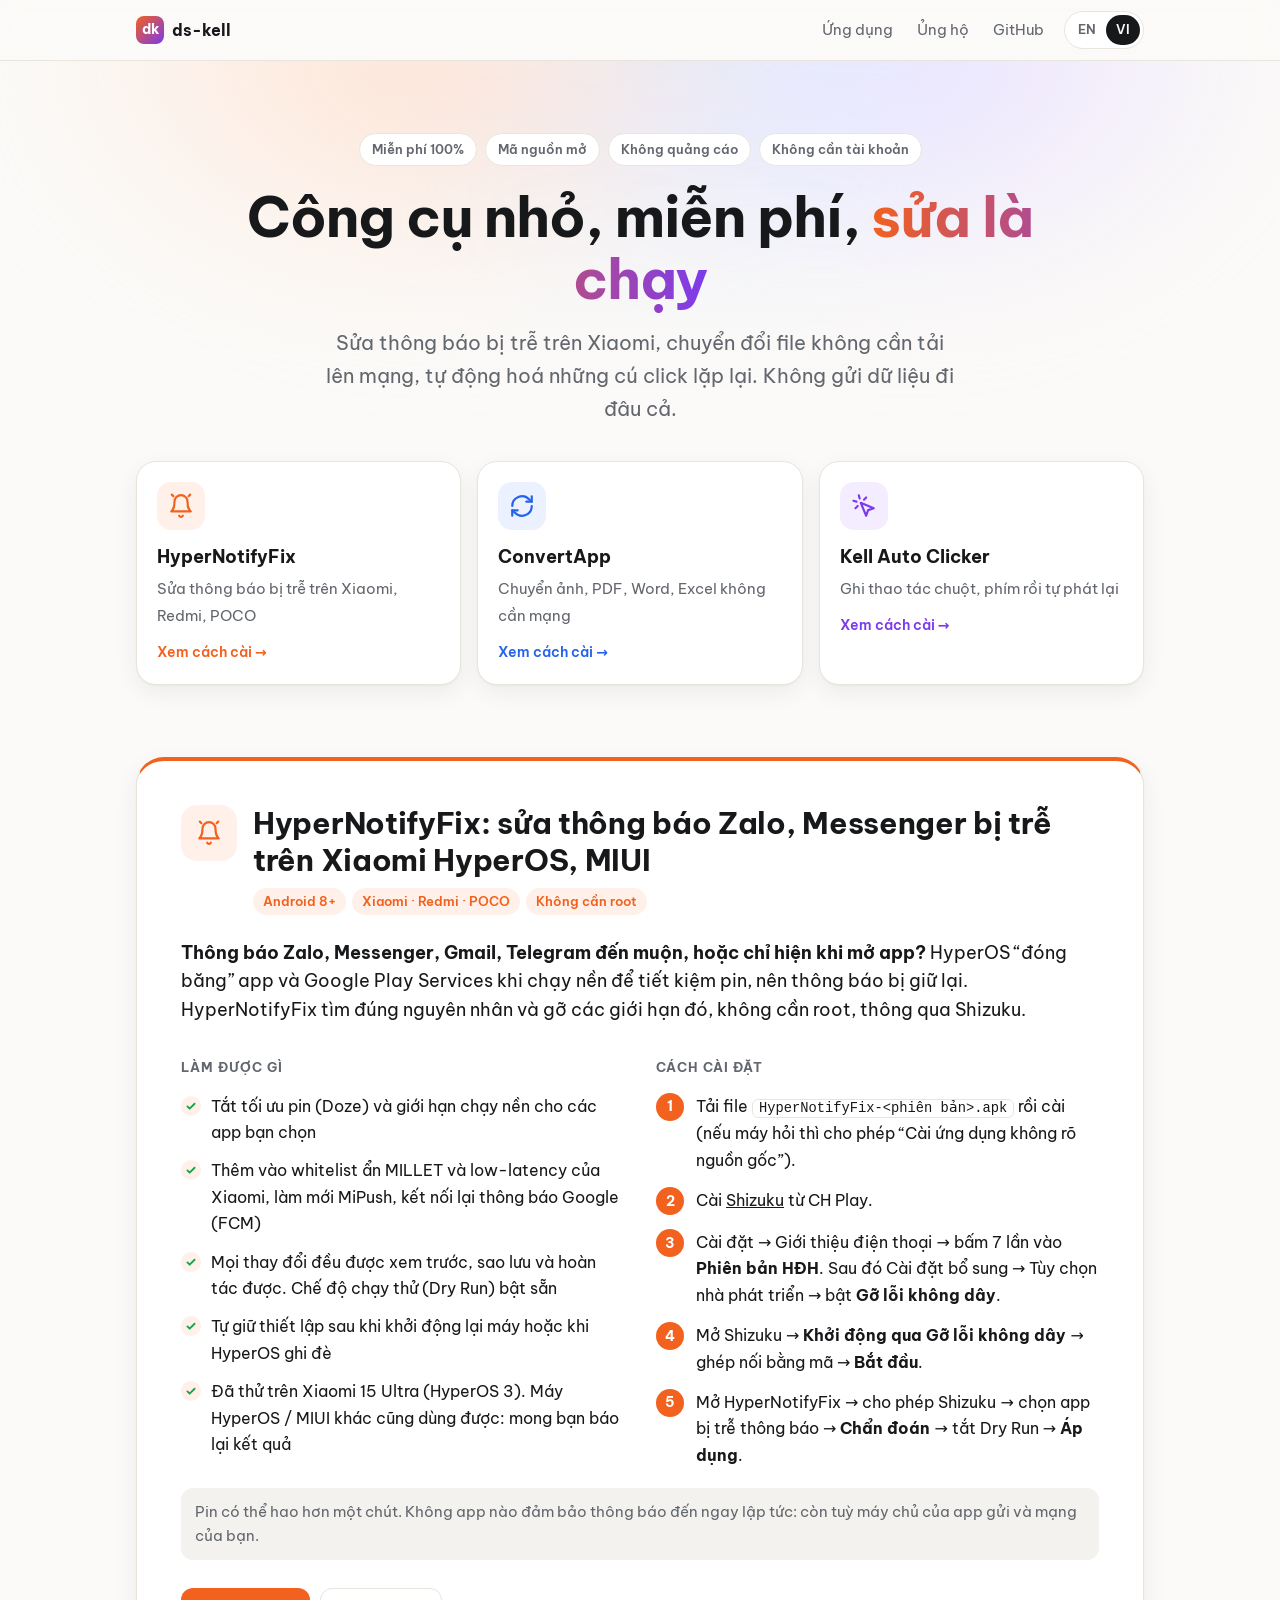
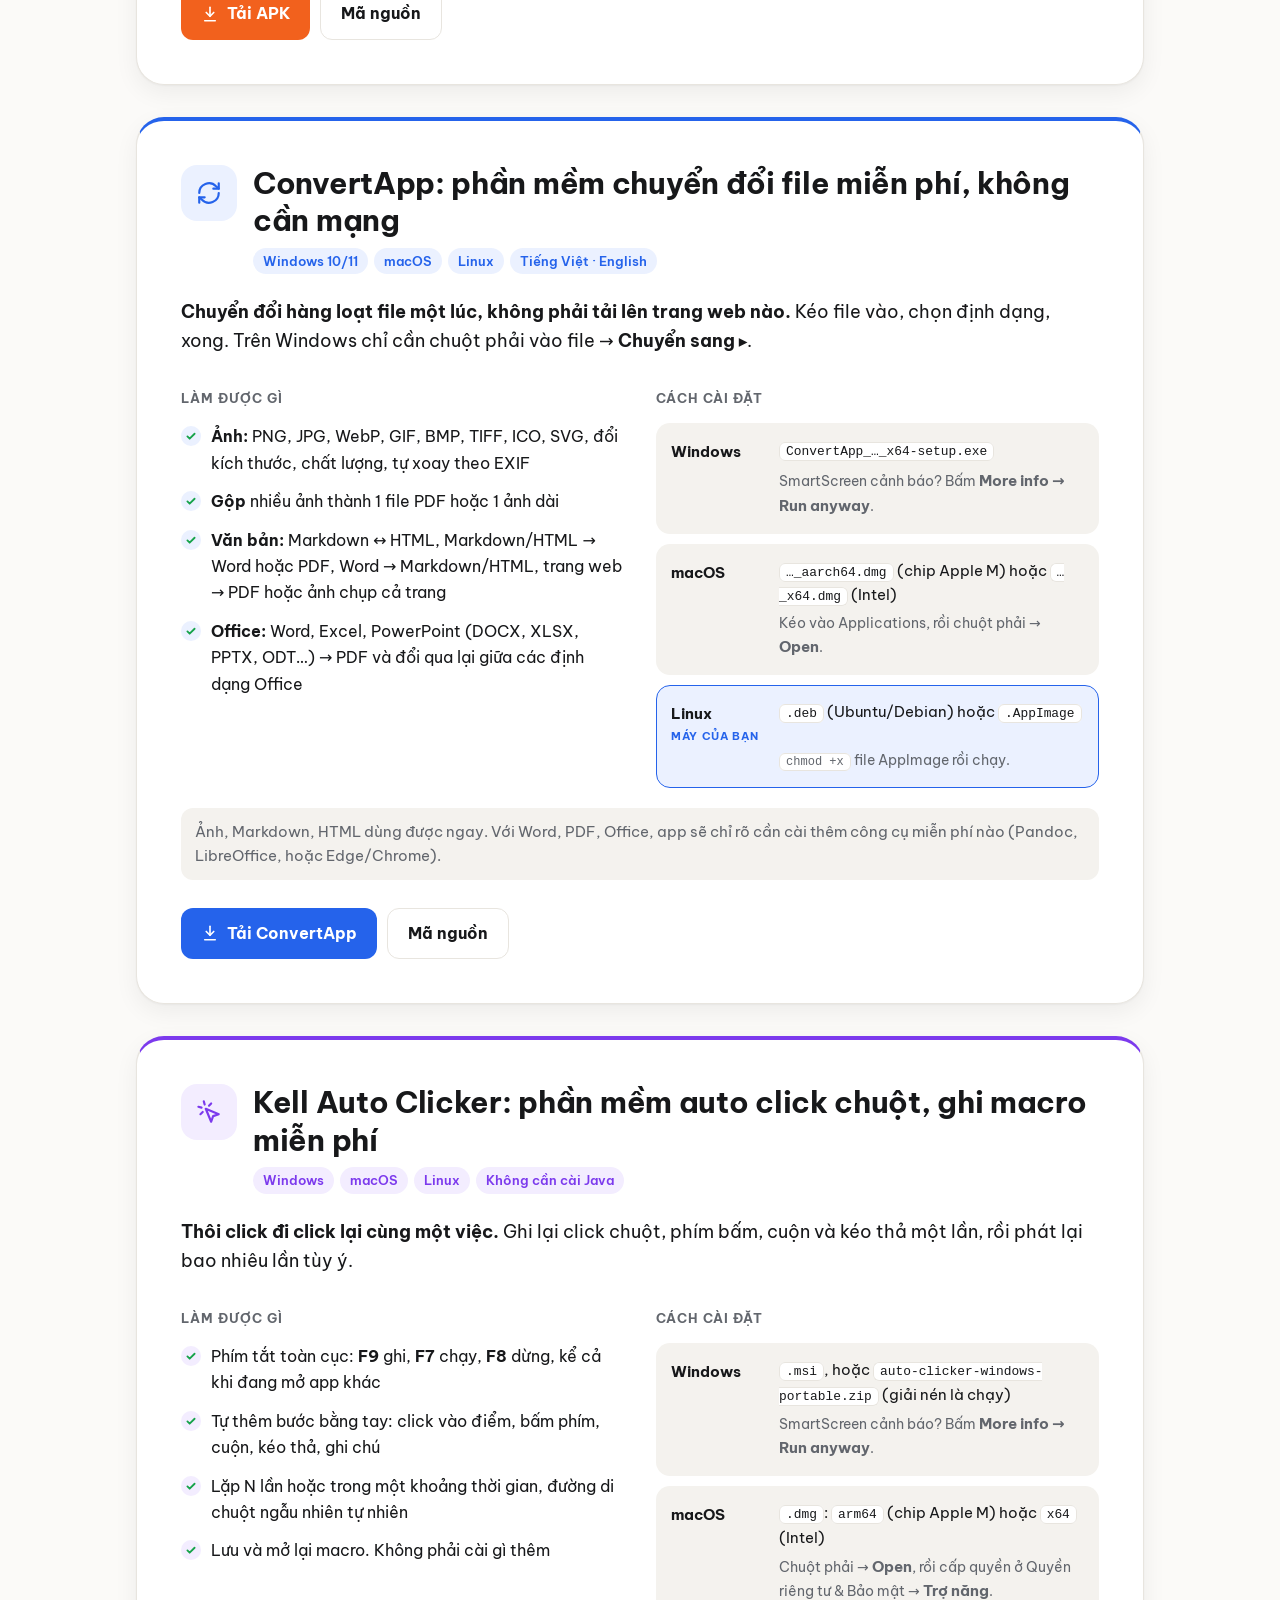
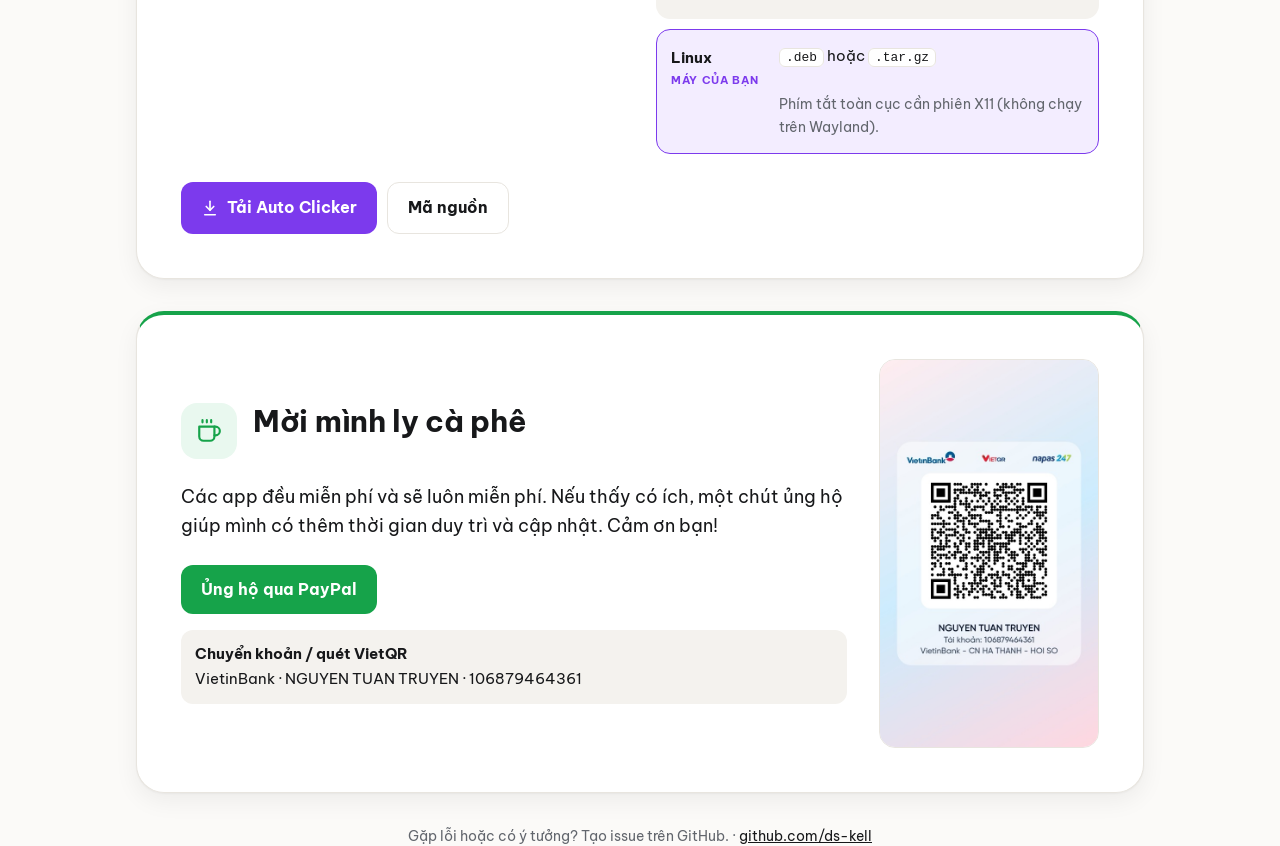
==== vi/index.html @ 30c3adf8 "Add bilingual landing page Co-Authored-By: Claude Opus 5.5 <noreply@anthropic.com>" ====
<!doctype html>
<html lang="vi">
<head>
<meta charset="utf-8">
<meta name="viewport" content="width=device-width, initial-scale=1">
<title>Sửa thông báo bị trễ trên Xiaomi, phần mềm chuyển đổi file &amp; auto click miễn phí</title>
<meta name="description" content="App miễn phí, mã nguồn mở: HyperNotifyFix sửa thông báo Zalo, Messenger bị trễ trên Xiaomi HyperOS/MIUI không cần root; ConvertApp chuyển ảnh, Word, PDF, Excel không cần mạng; Kell Auto Clicker tự động click chuột.">
<link rel="canonical" href="https://ds-kell.github.io/vi/">
<link rel="alternate" hreflang="en" href="https://ds-kell.github.io/">
<link rel="alternate" hreflang="vi" href="https://ds-kell.github.io/vi/">
<link rel="alternate" hreflang="x-default" href="https://ds-kell.github.io/">
<meta property="og:type" content="website">
<meta property="og:locale" content="vi_VN">
<meta property="og:title" content="Sửa thông báo trễ Xiaomi, chuyển đổi file, auto click – miễn phí">
<meta property="og:description" content="Không root, không quảng cáo, không cần tài khoản. Tải cho Android, Windows, macOS, Linux.">
<meta property="og:url" content="https://ds-kell.github.io/vi/">
<meta name="theme-color" content="#fbfaf8">
<link rel="icon" href="data:image/svg+xml,%3Csvg xmlns='http://www.w3.org/2000/svg' viewBox='0 0 100 100'%3E%3Ctext y='.9em' font-size='90'%3E%E2%9C%A8%3C/text%3E%3C/svg%3E">
<link rel="preconnect" href="https://fonts.googleapis.com">
<link rel="preconnect" href="https://fonts.gstatic.com" crossorigin>
<link rel="stylesheet" href="https://fonts.googleapis.com/css2?family=Be+Vietnam+Pro:wght@400;500;600;700;800&display=swap">
<link rel="stylesheet" href="../style.css">
<script type="application/ld+json">
[
 {
  "@context": "https://schema.org",
  "@type": "SoftwareApplication",
  "name": "HyperNotifyFix",
  "inLanguage": "vi",
  "description": "Sửa thông báo bị trễ trên Xiaomi, Redmi, POCO",
  "operatingSystem": "Android 8+",
  "applicationCategory": "UtilitiesApplication",
  "downloadUrl": "https://github.com/ds-kell/fix-noti-xiaomi/releases/latest",
  "offers": {
   "@type": "Offer",
   "price": "0",
   "priceCurrency": "VND"
  }
 },
 {
  "@context": "https://schema.org",
  "@type": "SoftwareApplication",
  "name": "ConvertApp",
  "inLanguage": "vi",
  "description": "Chuyển ảnh, PDF, Word, Excel không cần mạng",
  "operatingSystem": "Windows, macOS, Linux",
  "applicationCategory": "UtilitiesApplication",
  "downloadUrl": "https://github.com/ds-kell/convert-multi-file/releases/latest",
  "offers": {
   "@type": "Offer",
   "price": "0",
   "priceCurrency": "VND"
  }
 },
 {
  "@context": "https://schema.org",
  "@type": "SoftwareApplication",
  "name": "Kell Auto Clicker",
  "inLanguage": "vi",
  "description": "Ghi thao tác chuột, phím rồi tự phát lại",
  "operatingSystem": "Windows, macOS, Linux",
  "applicationCategory": "UtilitiesApplication",
  "downloadUrl": "https://github.com/ds-kell/kell-auto-clicker/releases/latest",
  "offers": {
   "@type": "Offer",
   "price": "0",
   "priceCurrency": "VND"
  }
 }
]
</script>
</head>
<body>
<header class="bar"><div class="wrap">
  <a class="brand" href="../vi/"><span class="brand-mark">dk</span>ds-kell</a>
  <nav>
    <a class="link" href="#apps">Ứng dụng</a>
    <a class="link" href="#support">Ủng hộ</a>
    <a class="link" href="https://github.com/ds-kell">GitHub</a>
    <span class="lang"><a href="../" hreflang="en" lang="en" data-lang="en">EN</a><a href="../vi/" hreflang="vi" lang="vi" data-lang="vi" aria-current="true">VI</a></span>
  </nav>
</div></header>

<main>
<section class="hero"><div class="wrap">
  <div class="pills"><span class="pill">Miễn phí 100%</span><span class="pill">Mã nguồn mở</span><span class="pill">Không quảng cáo</span><span class="pill">Không cần tài khoản</span></div>
  <h1>Công cụ nhỏ, miễn phí, <em>sửa là chạy</em></h1>
  <p class="lead">Sửa thông báo bị trễ trên Xiaomi, chuyển đổi file không cần tải lên mạng, tự động hoá những cú click lặp lại. Không gửi dữ liệu đi đâu cả.</p>
  <div class="cards" id="apps"><a class="card a-orange" href="#notify"><div class="icon"><svg viewBox="0 0 24 24" fill="none" stroke="currentColor" stroke-width="2" stroke-linecap="round" stroke-linejoin="round"><path d="M6 8a6 6 0 1 1 12 0c0 7 3 9 3 9H3s3-2 3-9"/><path d="M10.3 21a1.94 1.94 0 0 0 3.4 0"/><path d="M19 3l1.5-1.5M5 3 3.5 1.5"/></svg></div><strong>HyperNotifyFix</strong><span>Sửa thông báo bị trễ trên Xiaomi, Redmi, POCO</span><span class="go">Xem cách cài →</span></a><a class="card a-blue" href="#convert"><div class="icon"><svg viewBox="0 0 24 24" fill="none" stroke="currentColor" stroke-width="2" stroke-linecap="round" stroke-linejoin="round"><path d="M3 12a9 9 0 0 1 15.5-6.2L21 8"/><path d="M21 3v5h-5"/><path d="M21 12a9 9 0 0 1-15.5 6.2L3 16"/><path d="M3 21v-5h5"/></svg></div><strong>ConvertApp</strong><span>Chuyển ảnh, PDF, Word, Excel không cần mạng</span><span class="go">Xem cách cài →</span></a><a class="card a-violet" href="#clicker"><div class="icon"><svg viewBox="0 0 24 24" fill="none" stroke="currentColor" stroke-width="2" stroke-linecap="round" stroke-linejoin="round"><path d="M9 9l5 12 1.8-5.2L21 14Z"/><path d="M7.2 2.2 8 5.1M5.1 8l-2.9-.8M14 4.1 12 6.2M6.2 12l-2.1 2"/></svg></div><strong>Kell Auto Clicker</strong><span>Ghi thao tác chuột, phím rồi tự phát lại</span><span class="go">Xem cách cài →</span></a></div>
</div></section>

<div class="wrap">

<section class="app a-orange" id="notify">
  <div class="app-head"><div class="icon"><svg viewBox="0 0 24 24" fill="none" stroke="currentColor" stroke-width="2" stroke-linecap="round" stroke-linejoin="round"><path d="M6 8a6 6 0 1 1 12 0c0 7 3 9 3 9H3s3-2 3-9"/><path d="M10.3 21a1.94 1.94 0 0 0 3.4 0"/><path d="M19 3l1.5-1.5M5 3 3.5 1.5"/></svg></div>
    <div><h2>HyperNotifyFix: sửa thông báo Zalo, Messenger bị trễ trên Xiaomi HyperOS, MIUI</h2><div class="chips"><span class="chip">Android 8+</span><span class="chip">Xiaomi · Redmi · POCO</span><span class="chip">Không cần root</span></div></div></div>
  <p class="problem"><strong>Thông báo Zalo, Messenger, Gmail, Telegram đến muộn, hoặc chỉ hiện khi mở app?</strong> HyperOS “đóng băng” app và Google Play Services khi chạy nền để tiết kiệm pin, nên thông báo bị giữ lại. HyperNotifyFix tìm đúng nguyên nhân và gỡ các giới hạn đó, không cần root, thông qua Shizuku.</p>
  <div class="grid-2">
    <div><h3>Làm được gì</h3><ul class="features"><li><span>Tắt tối ưu pin (Doze) và giới hạn chạy nền cho các app bạn chọn</span></li><li><span>Thêm vào whitelist ẩn MILLET và low-latency của Xiaomi, làm mới MiPush, kết nối lại thông báo Google (FCM)</span></li><li><span>Mọi thay đổi đều được xem trước, sao lưu và hoàn tác được. Chế độ chạy thử (Dry Run) bật sẵn</span></li><li><span>Tự giữ thiết lập sau khi khởi động lại máy hoặc khi HyperOS ghi đè</span></li><li><span>Đã thử trên Xiaomi 15 Ultra (HyperOS 3). Máy HyperOS / MIUI khác cũng dùng được: mong bạn báo lại kết quả</span></li></ul></div>
    <div><h3>Cách cài đặt</h3><ol class="steps"><li><span>Tải file <code>HyperNotifyFix-&lt;phiên bản&gt;.apk</code> rồi cài (nếu máy hỏi thì cho phép “Cài ứng dụng không rõ nguồn gốc”).</span></li><li><span>Cài <a href="https://play.google.com/store/apps/details?id=moe.shizuku.privileged.api">Shizuku</a> từ CH Play.</span></li><li><span>Cài đặt → Giới thiệu điện thoại → bấm 7 lần vào <b>Phiên bản HĐH</b>. Sau đó Cài đặt bổ sung → Tùy chọn nhà phát triển → bật <b>Gỡ lỗi không dây</b>.</span></li><li><span>Mở Shizuku → <b>Khởi động qua Gỡ lỗi không dây</b> → ghép nối bằng mã → <b>Bắt đầu</b>.</span></li><li><span>Mở HyperNotifyFix → cho phép Shizuku → chọn app bị trễ thông báo → <b>Chẩn đoán</b> → tắt Dry Run → <b>Áp dụng</b>.</span></li></ol></div>
  </div>
  <p class="note">Pin có thể hao hơn một chút. Không app nào đảm bảo thông báo đến ngay lập tức: còn tuỳ máy chủ của app gửi và mạng của bạn.</p>
  <div class="actions">
    <a class="btn" href="https://github.com/ds-kell/fix-noti-xiaomi/releases/latest"><svg viewBox="0 0 24 24" fill="none" stroke="currentColor" stroke-width="2.2" stroke-linecap="round" stroke-linejoin="round"><path d="M12 3v12"/><path d="m7 10 5 5 5-5"/><path d="M5 21h14"/></svg>Tải APK</a>
    <a class="btn ghost" href="https://github.com/ds-kell/fix-noti-xiaomi">Mã nguồn</a>
  </div>
</section>
<section class="app a-blue" id="convert">
  <div class="app-head"><div class="icon"><svg viewBox="0 0 24 24" fill="none" stroke="currentColor" stroke-width="2" stroke-linecap="round" stroke-linejoin="round"><path d="M3 12a9 9 0 0 1 15.5-6.2L21 8"/><path d="M21 3v5h-5"/><path d="M21 12a9 9 0 0 1-15.5 6.2L3 16"/><path d="M3 21v-5h5"/></svg></div>
    <div><h2>ConvertApp: phần mềm chuyển đổi file miễn phí, không cần mạng</h2><div class="chips"><span class="chip">Windows 10/11</span><span class="chip">macOS</span><span class="chip">Linux</span><span class="chip">Tiếng Việt · English</span></div></div></div>
  <p class="problem"><strong>Chuyển đổi hàng loạt file một lúc, không phải tải lên trang web nào.</strong> Kéo file vào, chọn định dạng, xong. Trên Windows chỉ cần chuột phải vào file → <b>Chuyển sang ▸</b>.</p>
  <div class="grid-2">
    <div><h3>Làm được gì</h3><ul class="features"><li><span><b>Ảnh:</b> PNG, JPG, WebP, GIF, BMP, TIFF, ICO, SVG, đổi kích thước, chất lượng, tự xoay theo EXIF</span></li><li><span><b>Gộp</b> nhiều ảnh thành 1 file PDF hoặc 1 ảnh dài</span></li><li><span><b>Văn bản:</b> Markdown ↔ HTML, Markdown/HTML → Word hoặc PDF, Word → Markdown/HTML, trang web → PDF hoặc ảnh chụp cả trang</span></li><li><span><b>Office:</b> Word, Excel, PowerPoint (DOCX, XLSX, PPTX, ODT…) → PDF và đổi qua lại giữa các định dạng Office</span></li></ul></div>
    <div><h3>Cách cài đặt</h3><div class="os-list"><div class="os" data-os="windows"><div><b>Windows</b><span class="you">Máy của bạn</span></div><div class="file"><code>ConvertApp_…_x64-setup.exe</code></div><div class="tip">SmartScreen cảnh báo? Bấm <b>More info → Run anyway</b>.</div></div><div class="os" data-os="mac"><div><b>macOS</b><span class="you">Máy của bạn</span></div><div class="file"><code>…_aarch64.dmg</code> (chip Apple M) hoặc <code>…_x64.dmg</code> (Intel)</div><div class="tip">Kéo vào Applications, rồi chuột phải → <b>Open</b>.</div></div><div class="os" data-os="linux"><div><b>Linux</b><span class="you">Máy của bạn</span></div><div class="file"><code>.deb</code> (Ubuntu/Debian) hoặc <code>.AppImage</code></div><div class="tip"><code>chmod +x</code> file AppImage rồi chạy.</div></div></div></div>
  </div>
  <p class="note">Ảnh, Markdown, HTML dùng được ngay. Với Word, PDF, Office, app sẽ chỉ rõ cần cài thêm công cụ miễn phí nào (Pandoc, LibreOffice, hoặc Edge/Chrome).</p>
  <div class="actions">
    <a class="btn" href="https://github.com/ds-kell/convert-multi-file/releases/latest"><svg viewBox="0 0 24 24" fill="none" stroke="currentColor" stroke-width="2.2" stroke-linecap="round" stroke-linejoin="round"><path d="M12 3v12"/><path d="m7 10 5 5 5-5"/><path d="M5 21h14"/></svg>Tải ConvertApp</a>
    <a class="btn ghost" href="https://github.com/ds-kell/convert-multi-file">Mã nguồn</a>
  </div>
</section>
<section class="app a-violet" id="clicker">
  <div class="app-head"><div class="icon"><svg viewBox="0 0 24 24" fill="none" stroke="currentColor" stroke-width="2" stroke-linecap="round" stroke-linejoin="round"><path d="M9 9l5 12 1.8-5.2L21 14Z"/><path d="M7.2 2.2 8 5.1M5.1 8l-2.9-.8M14 4.1 12 6.2M6.2 12l-2.1 2"/></svg></div>
    <div><h2>Kell Auto Clicker: phần mềm auto click chuột, ghi macro miễn phí</h2><div class="chips"><span class="chip">Windows</span><span class="chip">macOS</span><span class="chip">Linux</span><span class="chip">Không cần cài Java</span></div></div></div>
  <p class="problem"><strong>Thôi click đi click lại cùng một việc.</strong> Ghi lại click chuột, phím bấm, cuộn và kéo thả một lần, rồi phát lại bao nhiêu lần tùy ý.</p>
  <div class="grid-2">
    <div><h3>Làm được gì</h3><ul class="features"><li><span>Phím tắt toàn cục: <b>F9</b> ghi, <b>F7</b> chạy, <b>F8</b> dừng, kể cả khi đang mở app khác</span></li><li><span>Tự thêm bước bằng tay: click vào điểm, bấm phím, cuộn, kéo thả, ghi chú</span></li><li><span>Lặp N lần hoặc trong một khoảng thời gian, đường di chuột ngẫu nhiên tự nhiên</span></li><li><span>Lưu và mở lại macro. Không phải cài gì thêm</span></li></ul></div>
    <div><h3>Cách cài đặt</h3><div class="os-list"><div class="os" data-os="windows"><div><b>Windows</b><span class="you">Máy của bạn</span></div><div class="file"><code>.msi</code>, hoặc <code>auto-clicker-windows-portable.zip</code> (giải nén là chạy)</div><div class="tip">SmartScreen cảnh báo? Bấm <b>More info → Run anyway</b>.</div></div><div class="os" data-os="mac"><div><b>macOS</b><span class="you">Máy của bạn</span></div><div class="file"><code>.dmg</code>: <code>arm64</code> (chip Apple M) hoặc <code>x64</code> (Intel)</div><div class="tip">Chuột phải → <b>Open</b>, rồi cấp quyền ở Quyền riêng tư &amp; Bảo mật → <b>Trợ năng</b>.</div></div><div class="os" data-os="linux"><div><b>Linux</b><span class="you">Máy của bạn</span></div><div class="file"><code>.deb</code> hoặc <code>.tar.gz</code></div><div class="tip">Phím tắt toàn cục cần phiên X11 (không chạy trên Wayland).</div></div></div></div>
  </div>
  
  <div class="actions">
    <a class="btn" href="https://github.com/ds-kell/kell-auto-clicker/releases/latest"><svg viewBox="0 0 24 24" fill="none" stroke="currentColor" stroke-width="2.2" stroke-linecap="round" stroke-linejoin="round"><path d="M12 3v12"/><path d="m7 10 5 5 5-5"/><path d="M5 21h14"/></svg>Tải Auto Clicker</a>
    <a class="btn ghost" href="https://github.com/ds-kell/kell-auto-clicker">Mã nguồn</a>
  </div>
</section>

<section class="app a-green" id="support">
  <div class="support">
    <div>
      <div class="app-head"><div class="icon"><svg viewBox="0 0 24 24" fill="none" stroke="currentColor" stroke-width="2" stroke-linecap="round" stroke-linejoin="round"><path d="M17 8h1a4 4 0 1 1 0 8h-1"/><path d="M3 8h14v9a4 4 0 0 1-4 4H7a4 4 0 0 1-4-4Z"/><path d="M6 2v2M10 2v2M14 2v2"/></svg></div><div><h2>Mời mình ly cà phê</h2></div></div>
      <p class="problem">Các app đều miễn phí và sẽ luôn miễn phí. Nếu thấy có ích, một chút ủng hộ giúp mình có thêm thời gian duy trì và cập nhật. Cảm ơn bạn!</p>
      <a class="btn" href="https://paypal.me/truyennt">Ủng hộ qua PayPal</a>
      <div class="bank"><b>Chuyển khoản / quét VietQR</b>VietinBank · NGUYEN TUAN TRUYEN · 106879464361</div>
    </div>
    <img src="../assets/donate-vietqr.jpg" alt="Mã QR chuyển khoản VietQR VietinBank NGUYEN TUAN TRUYEN" width="220" height="391" loading="lazy">
  </div>
</section>
</div>
</main>

<footer class="wrap">Gặp lỗi hoặc có ý tưởng? Tạo issue trên GitHub. · <a href="https://github.com/ds-kell">github.com/ds-kell</a></footer>
<script>
(function () {
  // Remember an explicit language choice; first-time Vietnamese visitors to the English page go to /vi/.
  var KEY = 'lang';
  function get() { try { return localStorage.getItem(KEY); } catch (e) { return null; } }
  document.querySelectorAll('[data-lang]').forEach(function (a) {
    a.addEventListener('click', function () { try { localStorage.setItem(KEY, a.dataset.lang); } catch (e) {} });
  });
  if (document.documentElement.lang === 'en' && !get() && !/bot|crawl|spider/i.test(navigator.userAgent)
      && (navigator.languages || [navigator.language]).some(function (l) { return /^vi\b/i.test(l); })) {
    location.replace('vi/' + location.hash);
  }
  // Highlight the download row for the visitor's OS.
  var ua = navigator.userAgent, os = /Windows/.test(ua) ? 'windows' : /Mac OS X|Macintosh/.test(ua) && !/iPhone|iPad/.test(ua) ? 'mac'
         : /Linux/.test(ua) && !/Android/.test(ua) ? 'linux' : null;
  if (os) document.querySelectorAll('.os[data-os="' + os + '"]').forEach(function (el) { el.classList.add('is-you'); });
})();
</script>
</body>
</html>
---- style.css ----
:root {
  --bg: #fbfaf8; --surface: #ffffff; --surface-2: #f4f2ee; --text: #17181a; --muted: #62666d;
  --border: #e8e5df; --shadow: 0 1px 2px rgb(20 20 20 / 4%), 0 8px 24px rgb(20 20 20 / 6%);
  --orange: #f2611d; --orange-soft: #fff1e9; --blue: #2563eb; --blue-soft: #ebf1ff;
  --violet: #7c3aed; --violet-soft: #f3edff; --green: #16a34a; --green-soft: #e9f8ef;
  --hero-1: #ffe4d4; --hero-2: #dfe8ff; --hero-3: #ece2ff; --radius: 20px;
}
@media (prefers-color-scheme: dark) {
  :root:not([data-theme="light"]) {
    --bg: #0e0f11; --surface: #17181b; --surface-2: #1f2125; --text: #eeeef0; --muted: #a1a5ad;
    --border: #2a2c31; --shadow: 0 1px 2px rgb(0 0 0 / 30%), 0 8px 24px rgb(0 0 0 / 30%);
    --orange: #ff8a4c; --orange-soft: #2b1a10; --blue: #6b9bff; --blue-soft: #121c33;
    --violet: #a78bfa; --violet-soft: #1e1530; --green: #4ade80; --green-soft: #10241a;
    --hero-1: #3a1d0e; --hero-2: #0f1d3d; --hero-3: #24133d;
  }
}
* { box-sizing: border-box; }
html { -webkit-text-size-adjust: 100%; scroll-behavior: smooth; scroll-padding-top: 72px; }
body { margin: 0; background: var(--bg); color: var(--text);
  font: 16px/1.65 "Be Vietnam Pro", system-ui, -apple-system, "Segoe UI", Roboto, sans-serif; }
a { color: inherit; }
img { max-width: 100%; height: auto; }
.wrap { max-width: 1040px; margin: 0 auto; padding: 0 16px; }

/* Top bar */
.bar { position: sticky; top: 0; z-index: 10; backdrop-filter: saturate(1.4) blur(12px);
  background: color-mix(in srgb, var(--bg) 82%, transparent); border-bottom: 1px solid var(--border); }
.bar .wrap { display: flex; align-items: center; gap: 16px; height: 60px; }
.brand { font-weight: 700; text-decoration: none; display: flex; align-items: center; gap: 8px; }
.brand-mark { width: 28px; height: 28px; border-radius: 8px; display: grid; place-items: center; color: #fff;
  background: linear-gradient(135deg, var(--orange), var(--violet)); font-size: 14px; }
.bar nav { margin-left: auto; display: flex; align-items: center; gap: 4px; }
.bar nav a.link { text-decoration: none; color: var(--muted); font-size: 15px; padding: 6px 10px; border-radius: 8px; }
.bar nav a.link:hover { color: var(--text); background: var(--surface-2); }
.lang { display: inline-flex; padding: 3px; border: 1px solid var(--border); border-radius: 999px;
  background: var(--surface); margin-left: 6px; }
.lang a { text-decoration: none; font-size: 13px; font-weight: 600; padding: 4px 10px; border-radius: 999px; color: var(--muted); }
.lang a[aria-current="true"] { background: var(--text); color: var(--bg); }
@media (max-width: 640px) { .bar nav a.link { display: none; } }

/* Hero */
.hero { position: relative; overflow: hidden; padding: 72px 0 40px; text-align: center; }
.hero::before { content: ""; position: absolute; inset: -40% -10% auto; height: 520px; z-index: -1; filter: blur(60px);
  background: radial-gradient(closest-side, var(--hero-1), transparent) 20% 50% / 50% 100% no-repeat,
              radial-gradient(closest-side, var(--hero-2), transparent) 55% 40% / 50% 100% no-repeat,
              radial-gradient(closest-side, var(--hero-3), transparent) 85% 60% / 45% 100% no-repeat; }
.pills { display: flex; flex-wrap: wrap; gap: 8px; justify-content: center; margin-bottom: 20px; }
.pill { font-size: 13px; font-weight: 600; padding: 5px 12px; border-radius: 999px; background: var(--surface);
  border: 1px solid var(--border); color: var(--muted); }
.hero h1 { font-size: clamp(32px, 6vw, 56px); line-height: 1.1; letter-spacing: -0.02em; margin: 0 auto 16px; max-width: 820px; }
.hero h1 em { font-style: normal; background: linear-gradient(90deg, var(--orange), var(--violet));
  -webkit-background-clip: text; background-clip: text; color: transparent; }
.hero .lead { font-size: clamp(17px, 2.2vw, 20px); color: var(--muted); max-width: 640px; margin: 0 auto 36px; }

.cards { display: grid; gap: 16px; grid-template-columns: repeat(auto-fit, minmax(260px, 1fr)); text-align: left; }
.card { display: block; text-decoration: none; background: var(--surface); border: 1px solid var(--border);
  border-radius: var(--radius); padding: 20px; box-shadow: var(--shadow); transition: transform .15s ease, border-color .15s; }
.card:hover { transform: translateY(-3px); border-color: var(--accent); }
.card strong { display: block; font-size: 18px; margin: 12px 0 4px; }
.card span { color: var(--muted); font-size: 15px; }
.card .go { display: block; margin-top: 12px; font-weight: 600; font-size: 14px; color: var(--accent); }

.icon { width: 48px; height: 48px; border-radius: 14px; display: grid; place-items: center;
  background: var(--accent-soft); color: var(--accent); flex: none; }
.icon svg { width: 26px; height: 26px; }
.a-orange { --accent: var(--orange); --accent-soft: var(--orange-soft); }
.a-blue { --accent: var(--blue); --accent-soft: var(--blue-soft); }
.a-violet { --accent: var(--violet); --accent-soft: var(--violet-soft); }
.a-green { --accent: var(--green); --accent-soft: var(--green-soft); }

/* App sections */
.app { background: var(--surface); border: 1px solid var(--border); border-radius: 28px; box-shadow: var(--shadow);
  padding: clamp(20px, 4vw, 44px); margin: 32px 0; border-top: 4px solid var(--accent); }
.app-head { display: flex; gap: 16px; align-items: flex-start; }
.app-head .icon { width: 56px; height: 56px; border-radius: 16px; }
.app h2 { font-size: clamp(22px, 3.4vw, 30px); line-height: 1.25; letter-spacing: -0.01em; margin: 0 0 8px; }
.chips { display: flex; flex-wrap: wrap; gap: 6px; }
.chip { font-size: 12.5px; font-weight: 600; padding: 3px 10px; border-radius: 999px; background: var(--accent-soft); color: var(--accent); }
.problem { font-size: 17.5px; margin: 24px 0; }
.problem strong { color: var(--text); }
.grid-2 { display: grid; gap: 32px; grid-template-columns: 1fr 1fr; }
@media (max-width: 820px) { .grid-2 { grid-template-columns: 1fr; gap: 8px; } }
h3 { font-size: 13px; text-transform: uppercase; letter-spacing: .08em; color: var(--muted); margin: 8px 0 14px; }

.features { list-style: none; padding: 0; margin: 0; display: grid; gap: 12px; }
.features li { display: flex; gap: 10px; }
.features li::before { content: ""; flex: none; width: 20px; height: 20px; margin-top: 3px; border-radius: 50%;
  background: var(--accent-soft) url("data:image/svg+xml,%3Csvg xmlns='http://www.w3.org/2000/svg' viewBox='0 0 20 20'%3E%3Cpath d='M6 10.5l2.5 2.5L14 7.5' fill='none' stroke='%2316a34a' stroke-width='2' stroke-linecap='round' stroke-linejoin='round'/%3E%3C/svg%3E") center / 18px no-repeat; }

.steps { list-style: none; padding: 0; margin: 0; counter-reset: s; display: grid; gap: 14px; }
.steps li { counter-increment: s; display: flex; gap: 12px; }
.steps li::before { content: counter(s); flex: none; width: 28px; height: 28px; border-radius: 50%; display: grid; place-items: center;
  font-size: 14px; font-weight: 700; background: var(--accent); color: #fff; }

.os-list { display: grid; gap: 10px; }
.os { display: grid; grid-template-columns: 96px 1fr; gap: 4px 12px; padding: 14px; border-radius: 14px;
  background: var(--surface-2); border: 1px solid transparent; }
.os.is-you { border-color: var(--accent); background: var(--accent-soft); }
.os b { font-size: 15px; }
.os .you { display: none; font-size: 11px; font-weight: 700; color: var(--accent); text-transform: uppercase; letter-spacing: .06em; }
.os.is-you .you { display: block; }
.os .file { font-size: 15px; }
.os .tip { grid-column: 2; font-size: 14px; color: var(--muted); }
@media (max-width: 480px) { .os { grid-template-columns: 1fr; } .os .tip { grid-column: 1; } }

code { font-family: ui-monospace, SFMono-Regular, Menlo, Consolas, monospace; font-size: .86em; background: var(--surface);
  border: 1px solid var(--border); padding: 1px 6px; border-radius: 6px; overflow-wrap: anywhere; }
.note { font-size: 14.5px; color: var(--muted); margin: 20px 0 0; padding: 12px 14px; border-radius: 12px; background: var(--surface-2); }
.actions { display: flex; flex-wrap: wrap; gap: 10px; margin-top: 28px; }
.btn { display: inline-flex; align-items: center; gap: 8px; text-decoration: none; font-weight: 700; font-size: 15.5px;
  padding: 12px 20px; border-radius: 12px; background: var(--accent); color: #fff; transition: filter .15s; }
.btn:hover { filter: brightness(1.08); }
.btn svg { width: 18px; height: 18px; }
.btn.ghost { background: transparent; color: var(--text); border: 1px solid var(--border); }

/* Support */
.support { display: grid; grid-template-columns: 1fr auto; gap: 32px; align-items: center; }
@media (max-width: 720px) { .support { grid-template-columns: 1fr; justify-items: start; } }
.support img { width: 220px; border-radius: 16px; border: 1px solid var(--border); }
.bank { font-size: 15px; padding: 12px 14px; border-radius: 12px; background: var(--surface-2); margin: 16px 0 0; }
.bank b { display: block; }

footer { color: var(--muted); font-size: 14px; padding: 16px 0 56px; text-align: center; }
footer a { color: var(--text); }
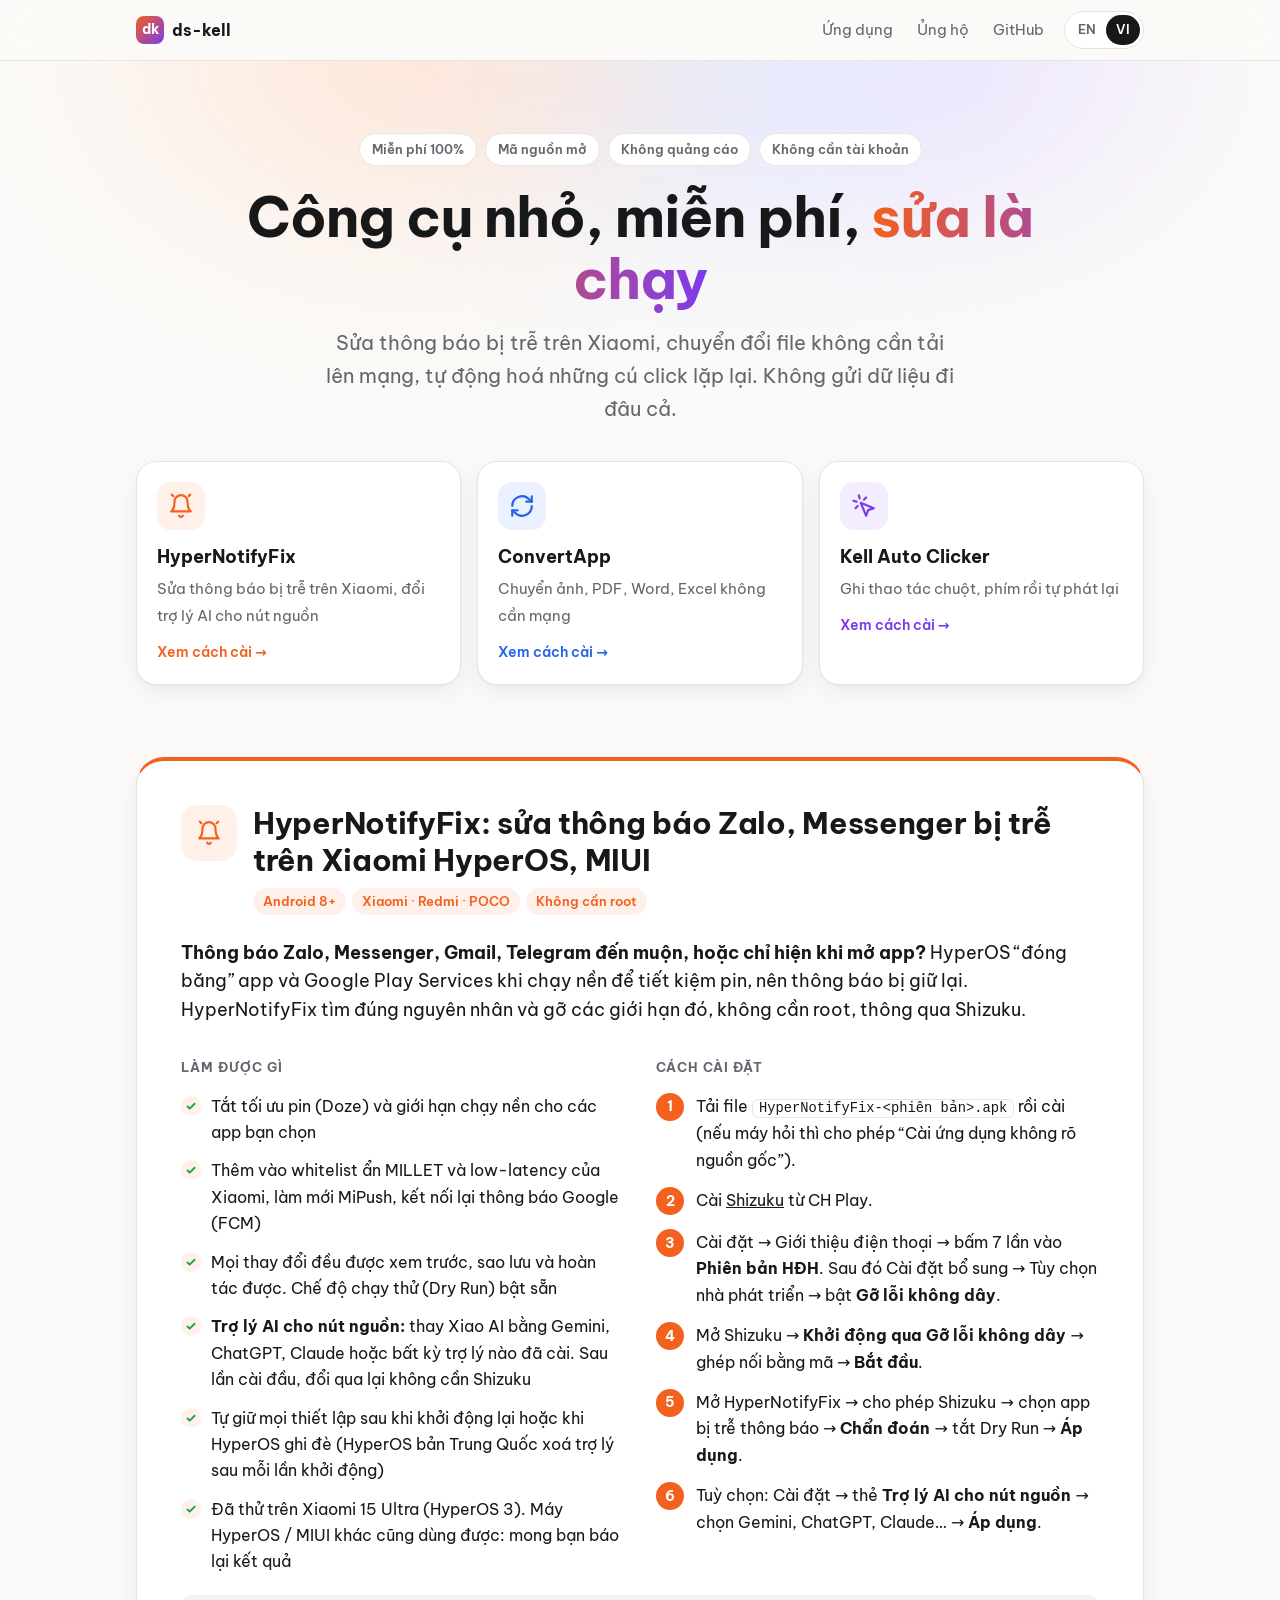
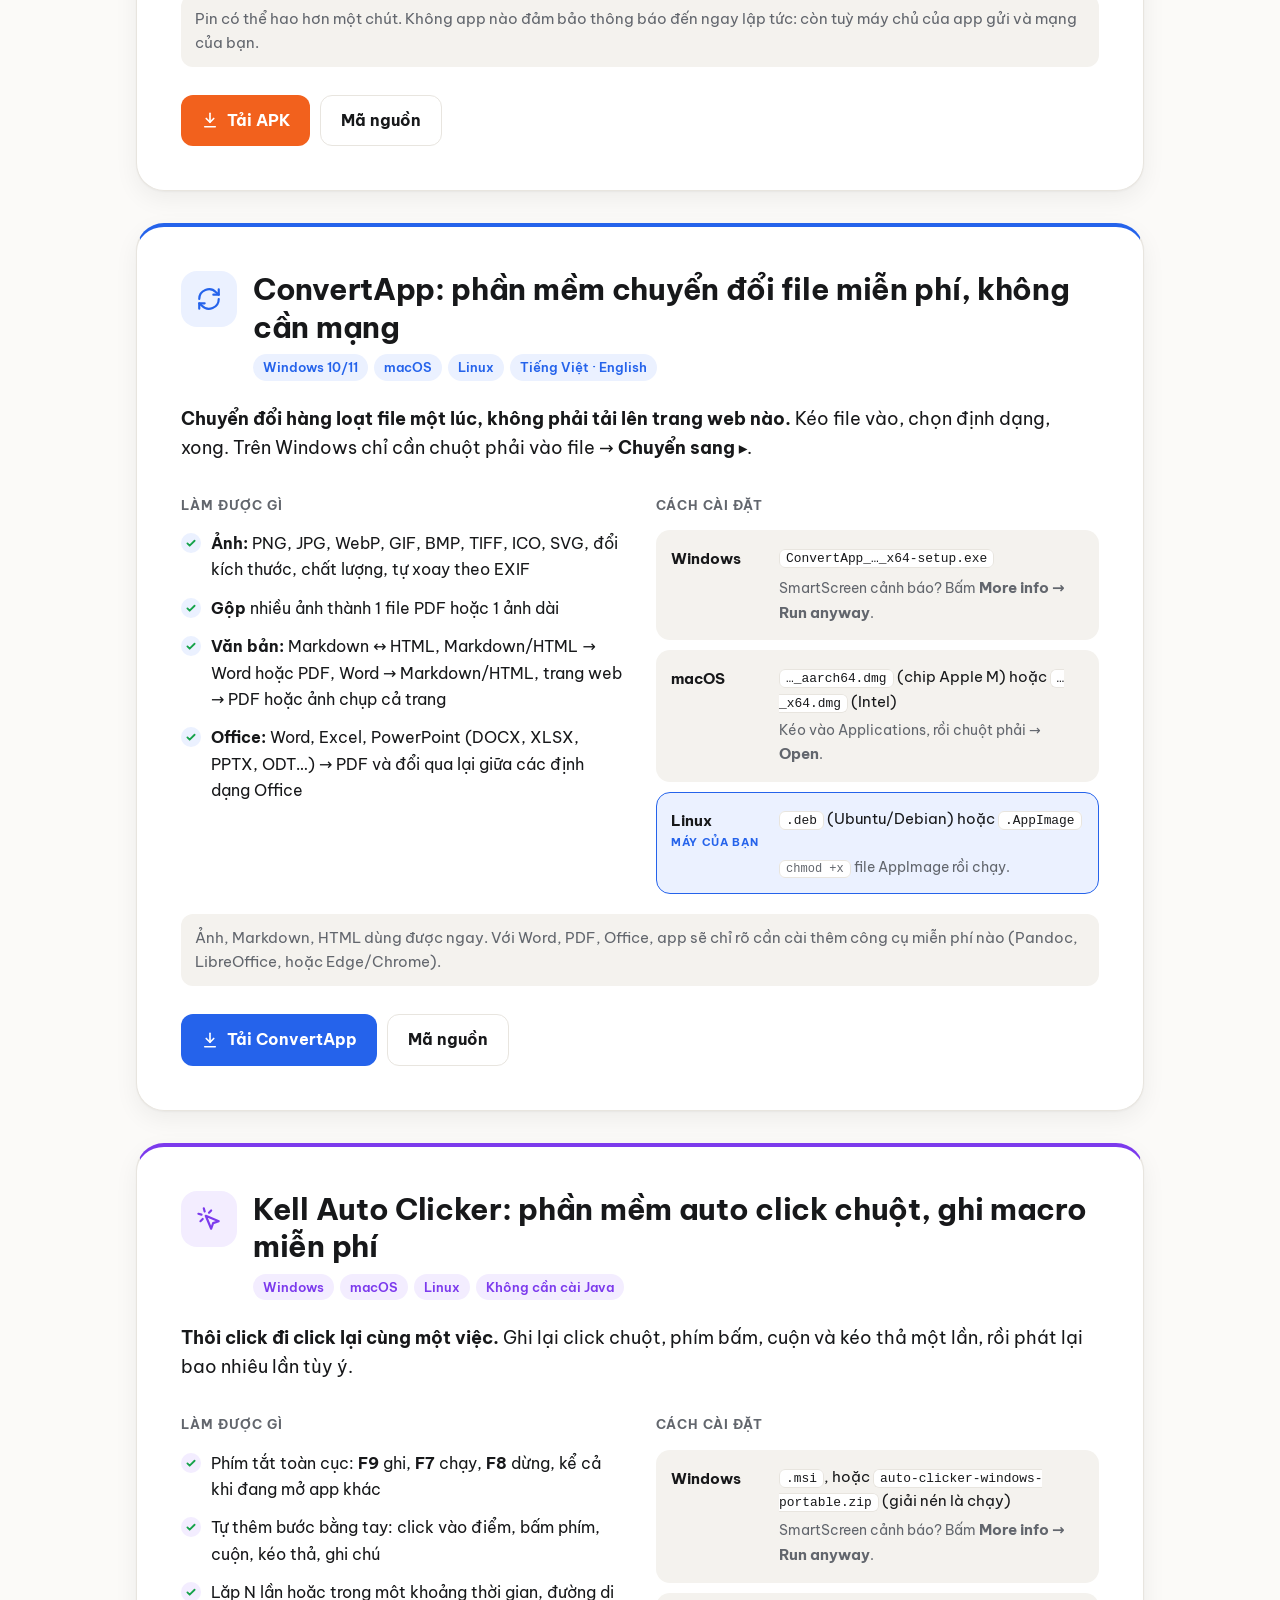
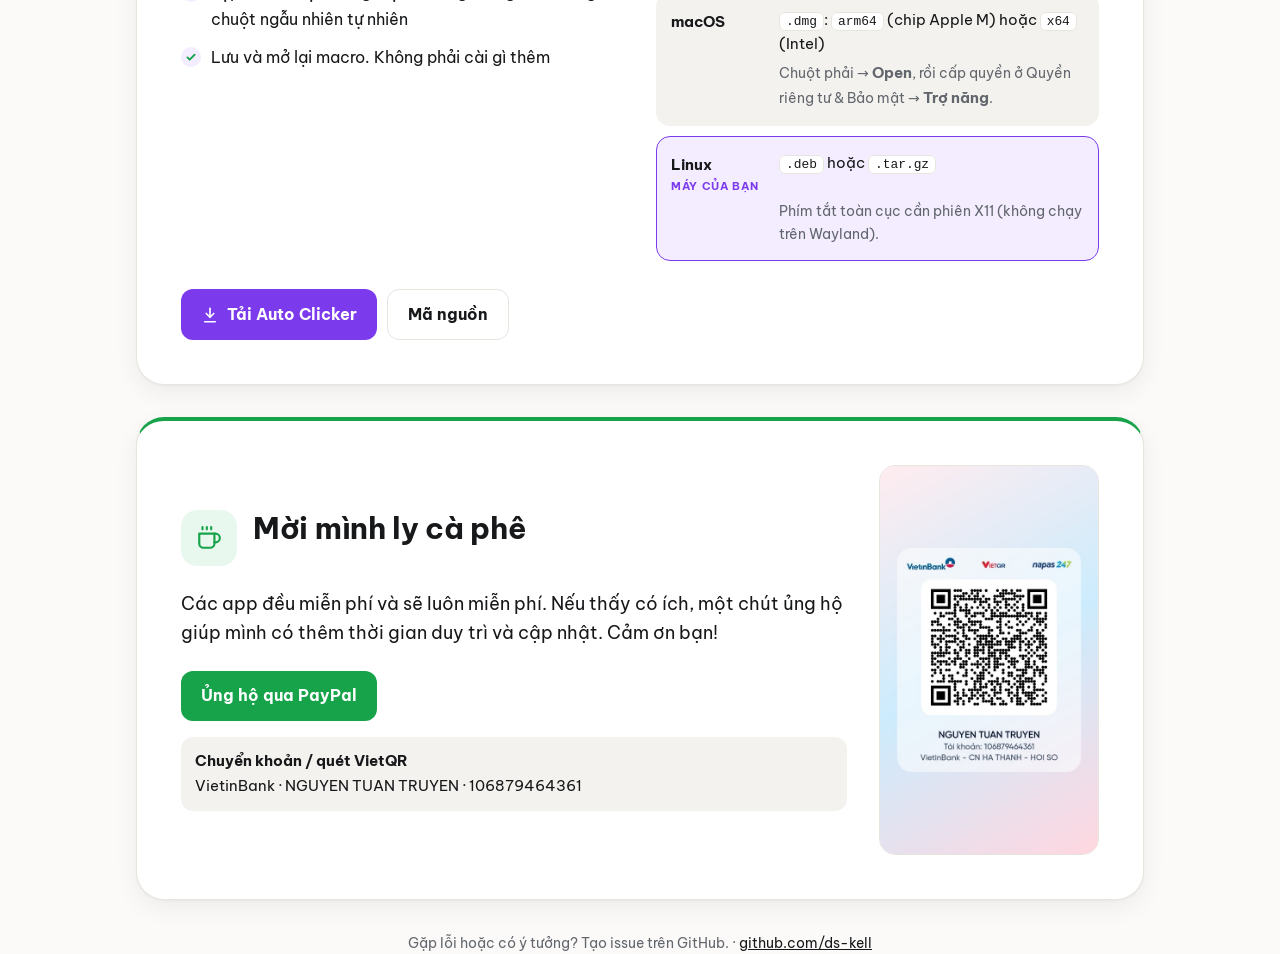
==== commit 29e098dc: "content: add the HyperNotifyFix AI assistant picker Co-Authored-By: Claude Opus 5.5 <noreply@anthrop" ====
--- a/vi/index.html
+++ b/vi/index.html
@@ -4,7 +4,7 @@
 <meta charset="utf-8">
 <meta name="viewport" content="width=device-width, initial-scale=1">
 <title>Sửa thông báo bị trễ trên Xiaomi, phần mềm chuyển đổi file &amp; auto click miễn phí</title>
-<meta name="description" content="App miễn phí, mã nguồn mở: HyperNotifyFix sửa thông báo Zalo, Messenger bị trễ trên Xiaomi HyperOS/MIUI không cần root; ConvertApp chuyển ảnh, Word, PDF, Excel không cần mạng; Kell Auto Clicker tự động click chuột.">
+<meta name="description" content="App miễn phí, mã nguồn mở: HyperNotifyFix sửa thông báo Zalo, Messenger bị trễ trên Xiaomi HyperOS/MIUI và đổi trợ lý nút nguồn sang Gemini, ChatGPT, Claude, không cần root; ConvertApp chuyển ảnh, Word, PDF, Excel không cần mạng; Kell Auto Clicker tự động click chuột.">
 <link rel="canonical" href="https://ds-kell.github.io/vi/">
 <link rel="alternate" hreflang="en" href="https://ds-kell.github.io/">
 <link rel="alternate" hreflang="vi" href="https://ds-kell.github.io/vi/">
@@ -27,7 +27,7 @@
   "@type": "SoftwareApplication",
   "name": "HyperNotifyFix",
   "inLanguage": "vi",
-  "description": "Sửa thông báo bị trễ trên Xiaomi, Redmi, POCO",
+  "description": "Sửa thông báo bị trễ trên Xiaomi, đổi trợ lý AI cho nút nguồn",
   "operatingSystem": "Android 8+",
   "applicationCategory": "UtilitiesApplication",
   "downloadUrl": "https://github.com/ds-kell/fix-noti-xiaomi/releases/latest",
@@ -86,7 +86,7 @@
   <div class="pills"><span class="pill">Miễn phí 100%</span><span class="pill">Mã nguồn mở</span><span class="pill">Không quảng cáo</span><span class="pill">Không cần tài khoản</span></div>
   <h1>Công cụ nhỏ, miễn phí, <em>sửa là chạy</em></h1>
   <p class="lead">Sửa thông báo bị trễ trên Xiaomi, chuyển đổi file không cần tải lên mạng, tự động hoá những cú click lặp lại. Không gửi dữ liệu đi đâu cả.</p>
-  <div class="cards" id="apps"><a class="card a-orange" href="#notify"><div class="icon"><svg viewBox="0 0 24 24" fill="none" stroke="currentColor" stroke-width="2" stroke-linecap="round" stroke-linejoin="round"><path d="M6 8a6 6 0 1 1 12 0c0 7 3 9 3 9H3s3-2 3-9"/><path d="M10.3 21a1.94 1.94 0 0 0 3.4 0"/><path d="M19 3l1.5-1.5M5 3 3.5 1.5"/></svg></div><strong>HyperNotifyFix</strong><span>Sửa thông báo bị trễ trên Xiaomi, Redmi, POCO</span><span class="go">Xem cách cài →</span></a><a class="card a-blue" href="#convert"><div class="icon"><svg viewBox="0 0 24 24" fill="none" stroke="currentColor" stroke-width="2" stroke-linecap="round" stroke-linejoin="round"><path d="M3 12a9 9 0 0 1 15.5-6.2L21 8"/><path d="M21 3v5h-5"/><path d="M21 12a9 9 0 0 1-15.5 6.2L3 16"/><path d="M3 21v-5h5"/></svg></div><strong>ConvertApp</strong><span>Chuyển ảnh, PDF, Word, Excel không cần mạng</span><span class="go">Xem cách cài →</span></a><a class="card a-violet" href="#clicker"><div class="icon"><svg viewBox="0 0 24 24" fill="none" stroke="currentColor" stroke-width="2" stroke-linecap="round" stroke-linejoin="round"><path d="M9 9l5 12 1.8-5.2L21 14Z"/><path d="M7.2 2.2 8 5.1M5.1 8l-2.9-.8M14 4.1 12 6.2M6.2 12l-2.1 2"/></svg></div><strong>Kell Auto Clicker</strong><span>Ghi thao tác chuột, phím rồi tự phát lại</span><span class="go">Xem cách cài →</span></a></div>
+  <div class="cards" id="apps"><a class="card a-orange" href="#notify"><div class="icon"><svg viewBox="0 0 24 24" fill="none" stroke="currentColor" stroke-width="2" stroke-linecap="round" stroke-linejoin="round"><path d="M6 8a6 6 0 1 1 12 0c0 7 3 9 3 9H3s3-2 3-9"/><path d="M10.3 21a1.94 1.94 0 0 0 3.4 0"/><path d="M19 3l1.5-1.5M5 3 3.5 1.5"/></svg></div><strong>HyperNotifyFix</strong><span>Sửa thông báo bị trễ trên Xiaomi, đổi trợ lý AI cho nút nguồn</span><span class="go">Xem cách cài →</span></a><a class="card a-blue" href="#convert"><div class="icon"><svg viewBox="0 0 24 24" fill="none" stroke="currentColor" stroke-width="2" stroke-linecap="round" stroke-linejoin="round"><path d="M3 12a9 9 0 0 1 15.5-6.2L21 8"/><path d="M21 3v5h-5"/><path d="M21 12a9 9 0 0 1-15.5 6.2L3 16"/><path d="M3 21v-5h5"/></svg></div><strong>ConvertApp</strong><span>Chuyển ảnh, PDF, Word, Excel không cần mạng</span><span class="go">Xem cách cài →</span></a><a class="card a-violet" href="#clicker"><div class="icon"><svg viewBox="0 0 24 24" fill="none" stroke="currentColor" stroke-width="2" stroke-linecap="round" stroke-linejoin="round"><path d="M9 9l5 12 1.8-5.2L21 14Z"/><path d="M7.2 2.2 8 5.1M5.1 8l-2.9-.8M14 4.1 12 6.2M6.2 12l-2.1 2"/></svg></div><strong>Kell Auto Clicker</strong><span>Ghi thao tác chuột, phím rồi tự phát lại</span><span class="go">Xem cách cài →</span></a></div>
 </div></section>
 
 <div class="wrap">
@@ -96,8 +96,8 @@
     <div><h2>HyperNotifyFix: sửa thông báo Zalo, Messenger bị trễ trên Xiaomi HyperOS, MIUI</h2><div class="chips"><span class="chip">Android 8+</span><span class="chip">Xiaomi · Redmi · POCO</span><span class="chip">Không cần root</span></div></div></div>
   <p class="problem"><strong>Thông báo Zalo, Messenger, Gmail, Telegram đến muộn, hoặc chỉ hiện khi mở app?</strong> HyperOS “đóng băng” app và Google Play Services khi chạy nền để tiết kiệm pin, nên thông báo bị giữ lại. HyperNotifyFix tìm đúng nguyên nhân và gỡ các giới hạn đó, không cần root, thông qua Shizuku.</p>
   <div class="grid-2">
-    <div><h3>Làm được gì</h3><ul class="features"><li><span>Tắt tối ưu pin (Doze) và giới hạn chạy nền cho các app bạn chọn</span></li><li><span>Thêm vào whitelist ẩn MILLET và low-latency của Xiaomi, làm mới MiPush, kết nối lại thông báo Google (FCM)</span></li><li><span>Mọi thay đổi đều được xem trước, sao lưu và hoàn tác được. Chế độ chạy thử (Dry Run) bật sẵn</span></li><li><span>Tự giữ thiết lập sau khi khởi động lại máy hoặc khi HyperOS ghi đè</span></li><li><span>Đã thử trên Xiaomi 15 Ultra (HyperOS 3). Máy HyperOS / MIUI khác cũng dùng được: mong bạn báo lại kết quả</span></li></ul></div>
-    <div><h3>Cách cài đặt</h3><ol class="steps"><li><span>Tải file <code>HyperNotifyFix-&lt;phiên bản&gt;.apk</code> rồi cài (nếu máy hỏi thì cho phép “Cài ứng dụng không rõ nguồn gốc”).</span></li><li><span>Cài <a href="https://play.google.com/store/apps/details?id=moe.shizuku.privileged.api">Shizuku</a> từ CH Play.</span></li><li><span>Cài đặt → Giới thiệu điện thoại → bấm 7 lần vào <b>Phiên bản HĐH</b>. Sau đó Cài đặt bổ sung → Tùy chọn nhà phát triển → bật <b>Gỡ lỗi không dây</b>.</span></li><li><span>Mở Shizuku → <b>Khởi động qua Gỡ lỗi không dây</b> → ghép nối bằng mã → <b>Bắt đầu</b>.</span></li><li><span>Mở HyperNotifyFix → cho phép Shizuku → chọn app bị trễ thông báo → <b>Chẩn đoán</b> → tắt Dry Run → <b>Áp dụng</b>.</span></li></ol></div>
+    <div><h3>Làm được gì</h3><ul class="features"><li><span>Tắt tối ưu pin (Doze) và giới hạn chạy nền cho các app bạn chọn</span></li><li><span>Thêm vào whitelist ẩn MILLET và low-latency của Xiaomi, làm mới MiPush, kết nối lại thông báo Google (FCM)</span></li><li><span>Mọi thay đổi đều được xem trước, sao lưu và hoàn tác được. Chế độ chạy thử (Dry Run) bật sẵn</span></li><li><span><b>Trợ lý AI cho nút nguồn:</b> thay Xiao AI bằng Gemini, ChatGPT, Claude hoặc bất kỳ trợ lý nào đã cài. Sau lần cài đầu, đổi qua lại không cần Shizuku</span></li><li><span>Tự giữ mọi thiết lập sau khi khởi động lại hoặc khi HyperOS ghi đè (HyperOS bản Trung Quốc xoá trợ lý sau mỗi lần khởi động)</span></li><li><span>Đã thử trên Xiaomi 15 Ultra (HyperOS 3). Máy HyperOS / MIUI khác cũng dùng được: mong bạn báo lại kết quả</span></li></ul></div>
+    <div><h3>Cách cài đặt</h3><ol class="steps"><li><span>Tải file <code>HyperNotifyFix-&lt;phiên bản&gt;.apk</code> rồi cài (nếu máy hỏi thì cho phép “Cài ứng dụng không rõ nguồn gốc”).</span></li><li><span>Cài <a href="https://play.google.com/store/apps/details?id=moe.shizuku.privileged.api">Shizuku</a> từ CH Play.</span></li><li><span>Cài đặt → Giới thiệu điện thoại → bấm 7 lần vào <b>Phiên bản HĐH</b>. Sau đó Cài đặt bổ sung → Tùy chọn nhà phát triển → bật <b>Gỡ lỗi không dây</b>.</span></li><li><span>Mở Shizuku → <b>Khởi động qua Gỡ lỗi không dây</b> → ghép nối bằng mã → <b>Bắt đầu</b>.</span></li><li><span>Mở HyperNotifyFix → cho phép Shizuku → chọn app bị trễ thông báo → <b>Chẩn đoán</b> → tắt Dry Run → <b>Áp dụng</b>.</span></li><li><span>Tuỳ chọn: Cài đặt → thẻ <b>Trợ lý AI cho nút nguồn</b> → chọn Gemini, ChatGPT, Claude… → <b>Áp dụng</b>.</span></li></ol></div>
   </div>
   <p class="note">Pin có thể hao hơn một chút. Không app nào đảm bảo thông báo đến ngay lập tức: còn tuỳ máy chủ của app gửi và mạng của bạn.</p>
   <div class="actions">
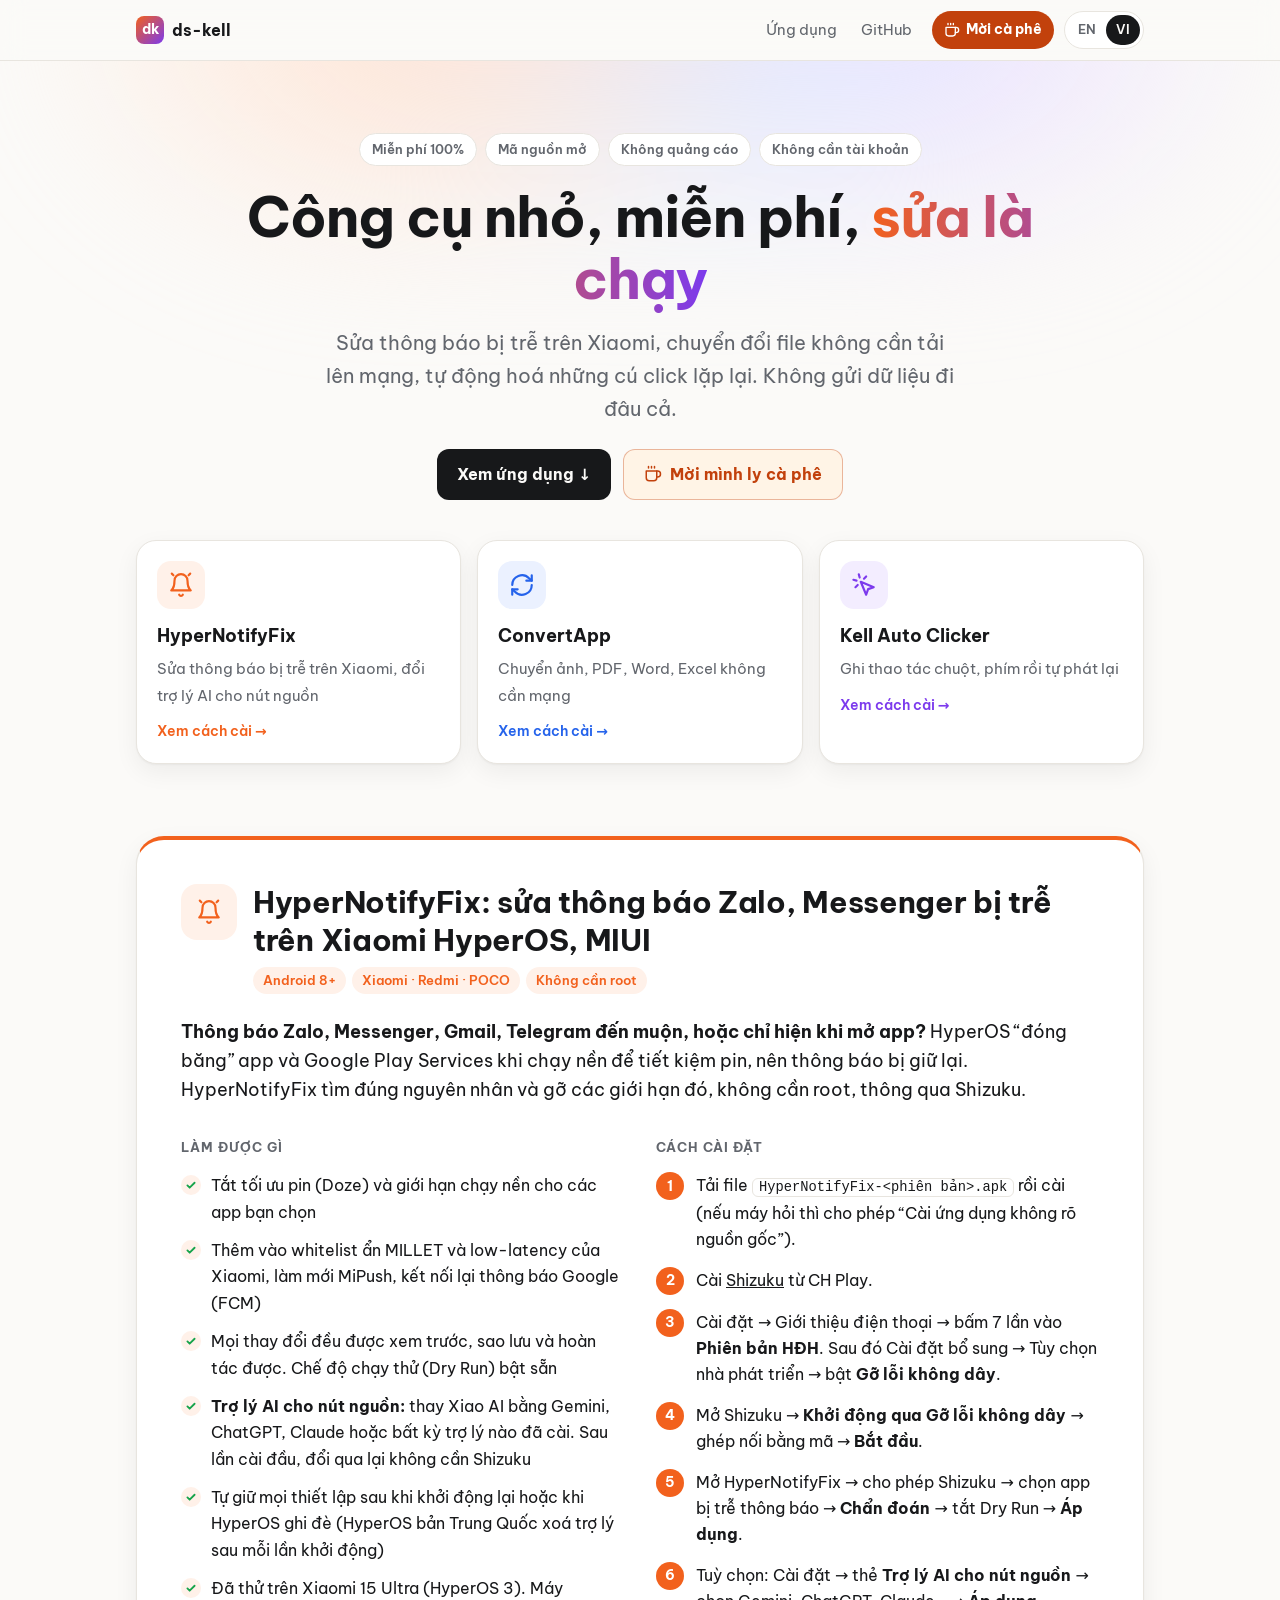
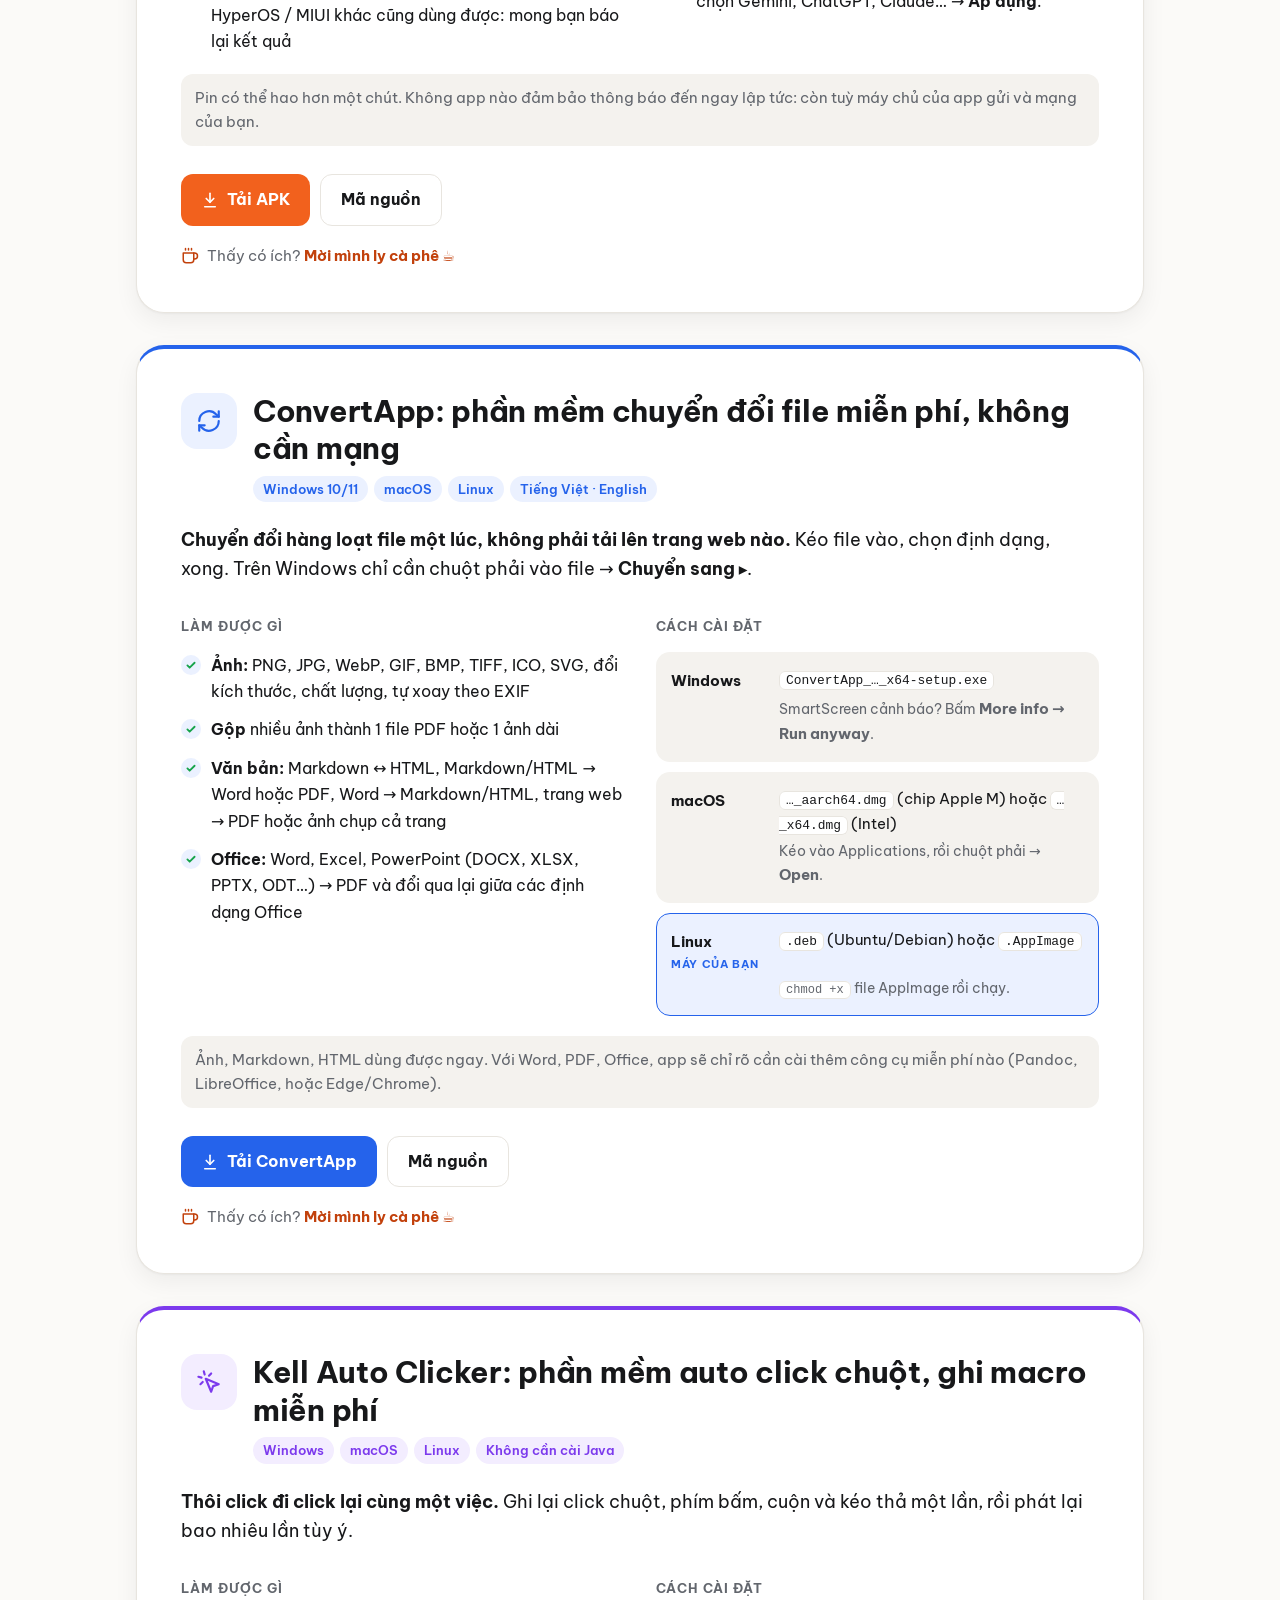
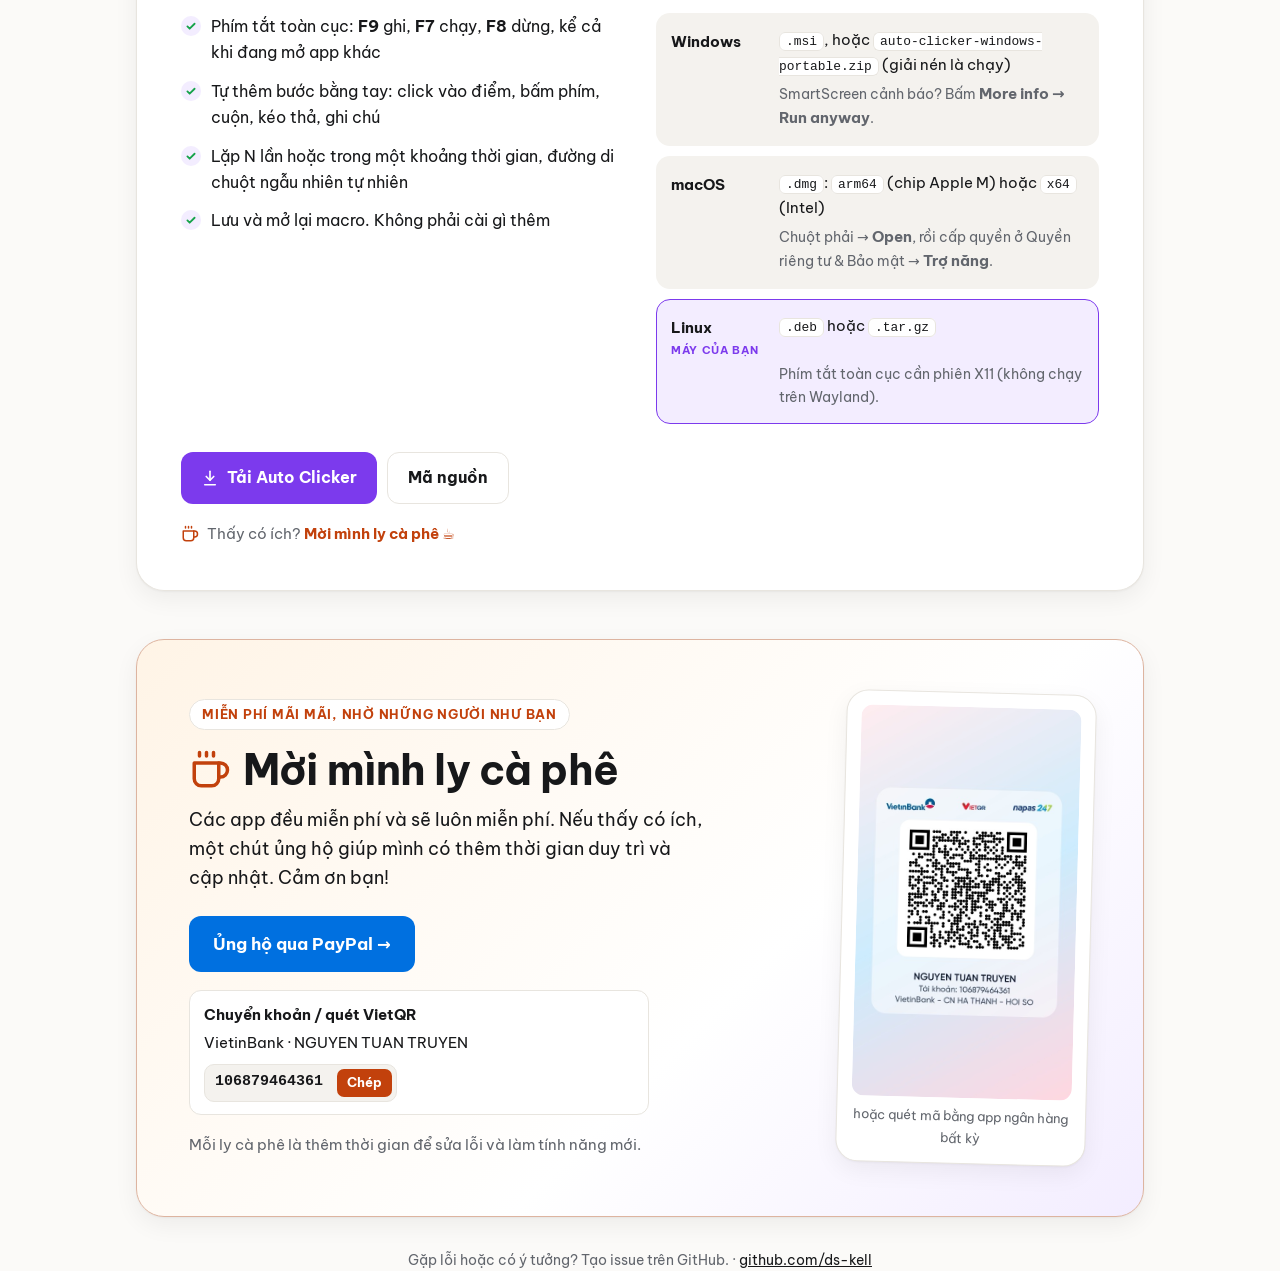
==== commit 8d4d9c4b: "site: make the donate option visible from the top of the page Coffee button in the top bar and hero," ====
--- a/vi/index.html
+++ b/vi/index.html
@@ -75,8 +75,8 @@
   <a class="brand" href="../vi/"><span class="brand-mark">dk</span>ds-kell</a>
   <nav>
     <a class="link" href="#apps">Ứng dụng</a>
-    <a class="link" href="#support">Ủng hộ</a>
     <a class="link" href="https://github.com/ds-kell">GitHub</a>
+    <a class="nav-donate" href="#support"><svg viewBox="0 0 24 24" fill="none" stroke="currentColor" stroke-width="2" stroke-linecap="round" stroke-linejoin="round"><path d="M17 8h1a4 4 0 1 1 0 8h-1"/><path d="M3 8h14v9a4 4 0 0 1-4 4H7a4 4 0 0 1-4-4Z"/><path d="M6 2v2M10 2v2M14 2v2"/></svg><span>Mời cà phê</span></a>
     <span class="lang"><a href="../" hreflang="en" lang="en" data-lang="en">EN</a><a href="../vi/" hreflang="vi" lang="vi" data-lang="vi" aria-current="true">VI</a></span>
   </nav>
 </div></header>
@@ -86,6 +86,10 @@
   <div class="pills"><span class="pill">Miễn phí 100%</span><span class="pill">Mã nguồn mở</span><span class="pill">Không quảng cáo</span><span class="pill">Không cần tài khoản</span></div>
   <h1>Công cụ nhỏ, miễn phí, <em>sửa là chạy</em></h1>
   <p class="lead">Sửa thông báo bị trễ trên Xiaomi, chuyển đổi file không cần tải lên mạng, tự động hoá những cú click lặp lại. Không gửi dữ liệu đi đâu cả.</p>
+  <div class="hero-cta">
+    <a class="btn dark" href="#apps">Xem ứng dụng ↓</a>
+    <a class="btn coffee" href="#support"><svg viewBox="0 0 24 24" fill="none" stroke="currentColor" stroke-width="2" stroke-linecap="round" stroke-linejoin="round"><path d="M17 8h1a4 4 0 1 1 0 8h-1"/><path d="M3 8h14v9a4 4 0 0 1-4 4H7a4 4 0 0 1-4-4Z"/><path d="M6 2v2M10 2v2M14 2v2"/></svg>Mời mình ly cà phê</a>
+  </div>
   <div class="cards" id="apps"><a class="card a-orange" href="#notify"><div class="icon"><svg viewBox="0 0 24 24" fill="none" stroke="currentColor" stroke-width="2" stroke-linecap="round" stroke-linejoin="round"><path d="M6 8a6 6 0 1 1 12 0c0 7 3 9 3 9H3s3-2 3-9"/><path d="M10.3 21a1.94 1.94 0 0 0 3.4 0"/><path d="M19 3l1.5-1.5M5 3 3.5 1.5"/></svg></div><strong>HyperNotifyFix</strong><span>Sửa thông báo bị trễ trên Xiaomi, đổi trợ lý AI cho nút nguồn</span><span class="go">Xem cách cài →</span></a><a class="card a-blue" href="#convert"><div class="icon"><svg viewBox="0 0 24 24" fill="none" stroke="currentColor" stroke-width="2" stroke-linecap="round" stroke-linejoin="round"><path d="M3 12a9 9 0 0 1 15.5-6.2L21 8"/><path d="M21 3v5h-5"/><path d="M21 12a9 9 0 0 1-15.5 6.2L3 16"/><path d="M3 21v-5h5"/></svg></div><strong>ConvertApp</strong><span>Chuyển ảnh, PDF, Word, Excel không cần mạng</span><span class="go">Xem cách cài →</span></a><a class="card a-violet" href="#clicker"><div class="icon"><svg viewBox="0 0 24 24" fill="none" stroke="currentColor" stroke-width="2" stroke-linecap="round" stroke-linejoin="round"><path d="M9 9l5 12 1.8-5.2L21 14Z"/><path d="M7.2 2.2 8 5.1M5.1 8l-2.9-.8M14 4.1 12 6.2M6.2 12l-2.1 2"/></svg></div><strong>Kell Auto Clicker</strong><span>Ghi thao tác chuột, phím rồi tự phát lại</span><span class="go">Xem cách cài →</span></a></div>
 </div></section>
 
@@ -104,6 +108,7 @@
     <a class="btn" href="https://github.com/ds-kell/fix-noti-xiaomi/releases/latest"><svg viewBox="0 0 24 24" fill="none" stroke="currentColor" stroke-width="2.2" stroke-linecap="round" stroke-linejoin="round"><path d="M12 3v12"/><path d="m7 10 5 5 5-5"/><path d="M5 21h14"/></svg>Tải APK</a>
     <a class="btn ghost" href="https://github.com/ds-kell/fix-noti-xiaomi">Mã nguồn</a>
   </div>
+  <p class="nudge"><svg viewBox="0 0 24 24" fill="none" stroke="currentColor" stroke-width="2" stroke-linecap="round" stroke-linejoin="round"><path d="M17 8h1a4 4 0 1 1 0 8h-1"/><path d="M3 8h14v9a4 4 0 0 1-4 4H7a4 4 0 0 1-4-4Z"/><path d="M6 2v2M10 2v2M14 2v2"/></svg><span>Thấy có ích? <a href="#support">Mời mình ly cà phê ☕</a></span></p>
 </section>
 <section class="app a-blue" id="convert">
   <div class="app-head"><div class="icon"><svg viewBox="0 0 24 24" fill="none" stroke="currentColor" stroke-width="2" stroke-linecap="round" stroke-linejoin="round"><path d="M3 12a9 9 0 0 1 15.5-6.2L21 8"/><path d="M21 3v5h-5"/><path d="M21 12a9 9 0 0 1-15.5 6.2L3 16"/><path d="M3 21v-5h5"/></svg></div>
@@ -118,6 +123,7 @@
     <a class="btn" href="https://github.com/ds-kell/convert-multi-file/releases/latest"><svg viewBox="0 0 24 24" fill="none" stroke="currentColor" stroke-width="2.2" stroke-linecap="round" stroke-linejoin="round"><path d="M12 3v12"/><path d="m7 10 5 5 5-5"/><path d="M5 21h14"/></svg>Tải ConvertApp</a>
     <a class="btn ghost" href="https://github.com/ds-kell/convert-multi-file">Mã nguồn</a>
   </div>
+  <p class="nudge"><svg viewBox="0 0 24 24" fill="none" stroke="currentColor" stroke-width="2" stroke-linecap="round" stroke-linejoin="round"><path d="M17 8h1a4 4 0 1 1 0 8h-1"/><path d="M3 8h14v9a4 4 0 0 1-4 4H7a4 4 0 0 1-4-4Z"/><path d="M6 2v2M10 2v2M14 2v2"/></svg><span>Thấy có ích? <a href="#support">Mời mình ly cà phê ☕</a></span></p>
 </section>
 <section class="app a-violet" id="clicker">
   <div class="app-head"><div class="icon"><svg viewBox="0 0 24 24" fill="none" stroke="currentColor" stroke-width="2" stroke-linecap="round" stroke-linejoin="round"><path d="M9 9l5 12 1.8-5.2L21 14Z"/><path d="M7.2 2.2 8 5.1M5.1 8l-2.9-.8M14 4.1 12 6.2M6.2 12l-2.1 2"/></svg></div>
@@ -132,22 +138,31 @@
     <a class="btn" href="https://github.com/ds-kell/kell-auto-clicker/releases/latest"><svg viewBox="0 0 24 24" fill="none" stroke="currentColor" stroke-width="2.2" stroke-linecap="round" stroke-linejoin="round"><path d="M12 3v12"/><path d="m7 10 5 5 5-5"/><path d="M5 21h14"/></svg>Tải Auto Clicker</a>
     <a class="btn ghost" href="https://github.com/ds-kell/kell-auto-clicker">Mã nguồn</a>
   </div>
-</section>
-
-<section class="app a-green" id="support">
-  <div class="support">
-    <div>
-      <div class="app-head"><div class="icon"><svg viewBox="0 0 24 24" fill="none" stroke="currentColor" stroke-width="2" stroke-linecap="round" stroke-linejoin="round"><path d="M17 8h1a4 4 0 1 1 0 8h-1"/><path d="M3 8h14v9a4 4 0 0 1-4 4H7a4 4 0 0 1-4-4Z"/><path d="M6 2v2M10 2v2M14 2v2"/></svg></div><div><h2>Mời mình ly cà phê</h2></div></div>
-      <p class="problem">Các app đều miễn phí và sẽ luôn miễn phí. Nếu thấy có ích, một chút ủng hộ giúp mình có thêm thời gian duy trì và cập nhật. Cảm ơn bạn!</p>
-      <a class="btn" href="https://paypal.me/truyennt">Ủng hộ qua PayPal</a>
-      <div class="bank"><b>Chuyển khoản / quét VietQR</b>VietinBank · NGUYEN TUAN TRUYEN · 106879464361</div>
+  <p class="nudge"><svg viewBox="0 0 24 24" fill="none" stroke="currentColor" stroke-width="2" stroke-linecap="round" stroke-linejoin="round"><path d="M17 8h1a4 4 0 1 1 0 8h-1"/><path d="M3 8h14v9a4 4 0 0 1-4 4H7a4 4 0 0 1-4-4Z"/><path d="M6 2v2M10 2v2M14 2v2"/></svg><span>Thấy có ích? <a href="#support">Mời mình ly cà phê ☕</a></span></p>
+</section>
+
+<section class="donate" id="support">
+  <div class="donate-text">
+    <span class="kicker">Miễn phí mãi mãi, nhờ những người như bạn</span>
+    <h2><svg viewBox="0 0 24 24" fill="none" stroke="currentColor" stroke-width="2" stroke-linecap="round" stroke-linejoin="round"><path d="M17 8h1a4 4 0 1 1 0 8h-1"/><path d="M3 8h14v9a4 4 0 0 1-4 4H7a4 4 0 0 1-4-4Z"/><path d="M6 2v2M10 2v2M14 2v2"/></svg>Mời mình ly cà phê</h2>
+    <p>Các app đều miễn phí và sẽ luôn miễn phí. Nếu thấy có ích, một chút ủng hộ giúp mình có thêm thời gian duy trì và cập nhật. Cảm ơn bạn!</p>
+    <a class="btn paypal" href="https://paypal.me/truyennt">Ủng hộ qua PayPal →</a>
+    <div class="bank">
+      <b>Chuyển khoản / quét VietQR</b>
+      <div class="bank-row"><span>VietinBank · NGUYEN TUAN TRUYEN</span>
+        <button class="copy" type="button" data-copy="106879464361" data-done="Đã chép"><code>106879464361</code><span>Chép</span></button></div>
     </div>
+    <p class="thanks">Mỗi ly cà phê là thêm thời gian để sửa lỗi và làm tính năng mới.</p>
+  </div>
+  <figure class="qr">
     <img src="../assets/donate-vietqr.jpg" alt="Mã QR chuyển khoản VietQR VietinBank NGUYEN TUAN TRUYEN" width="220" height="391" loading="lazy">
-  </div>
+    <figcaption>hoặc quét mã bằng app ngân hàng bất kỳ</figcaption>
+  </figure>
 </section>
 </div>
 </main>
 
+<a class="float-donate" href="#support" aria-label="Mời cà phê"><svg viewBox="0 0 24 24" fill="none" stroke="currentColor" stroke-width="2" stroke-linecap="round" stroke-linejoin="round"><path d="M17 8h1a4 4 0 1 1 0 8h-1"/><path d="M3 8h14v9a4 4 0 0 1-4 4H7a4 4 0 0 1-4-4Z"/><path d="M6 2v2M10 2v2M14 2v2"/></svg><span>Mời cà phê</span></a>
 <footer class="wrap">Gặp lỗi hoặc có ý tưởng? Tạo issue trên GitHub. · <a href="https://github.com/ds-kell">github.com/ds-kell</a></footer>
 <script>
 (function () {
@@ -165,6 +180,24 @@
   var ua = navigator.userAgent, os = /Windows/.test(ua) ? 'windows' : /Mac OS X|Macintosh/.test(ua) && !/iPhone|iPad/.test(ua) ? 'mac'
          : /Linux/.test(ua) && !/Android/.test(ua) ? 'linux' : null;
   if (os) document.querySelectorAll('.os[data-os="' + os + '"]').forEach(function (el) { el.classList.add('is-you'); });
+  // Copy the bank account number.
+  document.querySelectorAll('.copy').forEach(function (b) {
+    b.addEventListener('click', function () {
+      var label = b.querySelector('span'), old = label.textContent;
+      (navigator.clipboard ? navigator.clipboard.writeText(b.dataset.copy) : Promise.reject()).then(function () {
+        label.textContent = b.dataset.done; setTimeout(function () { label.textContent = old; }, 1600);
+      }, function () {});
+    });
+  });
+  // Floating coffee button: show after the hero, hide while the donate section is on screen.
+  var fab = document.querySelector('.float-donate'), hero = document.querySelector('.hero'),
+      donate = document.getElementById('support');
+  if (fab && 'IntersectionObserver' in window) {
+    var past = false, atDonate = false;
+    function sync() { fab.classList.toggle('show', past && !atDonate); }
+    new IntersectionObserver(function (e) { past = !e[0].isIntersecting; sync(); }).observe(hero);
+    new IntersectionObserver(function (e) { atDonate = e[0].isIntersecting; sync(); }).observe(donate);
+  }
 })();
 </script>
 </body>
--- a/style.css
+++ b/style.css
@@ -122,3 +122,56 @@
 
 footer { color: var(--muted); font-size: 14px; padding: 16px 0 56px; text-align: center; }
 footer a { color: var(--text); }
+
+/* ---------- Donate: visible everywhere, not just at the bottom ---------- */
+:root { --coffee: #c2410c; --coffee-soft: #fff4e6; --coffee-ink: #7c2d12; }
+@media (prefers-color-scheme: dark) {
+  :root:not([data-theme="light"]) { --coffee: #fb923c; --coffee-soft: #2a1a0c; --coffee-ink: #fed7aa; }
+}
+.nav-donate { display: inline-flex; align-items: center; gap: 6px; margin-left: 6px; text-decoration: none;
+  font-size: 14px; font-weight: 700; padding: 7px 12px; border-radius: 999px; color: #fff; background: var(--coffee);
+  transition: filter .15s; }
+.nav-donate:hover { filter: brightness(1.1); }
+.nav-donate svg { width: 16px; height: 16px; }
+@media (max-width: 420px) { .nav-donate span { display: none; } .nav-donate { padding: 8px; } }
+
+.hero-cta { display: flex; flex-wrap: wrap; gap: 12px; justify-content: center; margin: -12px 0 40px; }
+.btn.dark { background: var(--text); color: var(--bg); }
+.btn.coffee { background: var(--coffee-soft); color: var(--coffee); border: 1px solid color-mix(in srgb, var(--coffee) 35%, transparent); }
+
+.nudge { display: flex; align-items: center; gap: 8px; margin: 18px 0 0; font-size: 14.5px; color: var(--muted); }
+.nudge svg { width: 18px; height: 18px; color: var(--coffee); flex: none; }
+.nudge a { color: var(--coffee); font-weight: 700; text-decoration: none; }
+.nudge a:hover { text-decoration: underline; }
+
+.donate { position: relative; overflow: hidden; display: grid; grid-template-columns: 1fr auto; gap: clamp(24px, 5vw, 56px);
+  align-items: center; margin: 48px 0 32px; padding: clamp(24px, 5vw, 52px); border-radius: 28px;
+  background: linear-gradient(135deg, var(--coffee-soft), var(--surface) 60%, var(--violet-soft));
+  border: 1px solid color-mix(in srgb, var(--coffee) 30%, var(--border)); box-shadow: var(--shadow); }
+.donate .kicker { display: inline-block; font-size: 12.5px; font-weight: 700; letter-spacing: .06em; text-transform: uppercase;
+  color: var(--coffee); background: var(--surface); border: 1px solid var(--border); padding: 4px 12px; border-radius: 999px; }
+.donate h2 { display: flex; align-items: center; gap: 12px; font-size: clamp(28px, 4.6vw, 42px); line-height: 1.15;
+  letter-spacing: -0.02em; margin: 16px 0 12px; }
+.donate h2 svg { width: 1em; height: 1em; color: var(--coffee); flex: none; }
+.donate p { font-size: 17.5px; margin: 0 0 24px; max-width: 520px; }
+.btn.paypal { background: #0070e0; font-size: 16.5px; padding: 14px 24px; }
+.donate .bank { margin-top: 18px; max-width: 460px; background: var(--surface); border: 1px solid var(--border); }
+.bank-row { display: flex; flex-wrap: wrap; align-items: center; justify-content: space-between; gap: 8px; margin-top: 4px; }
+.copy { display: inline-flex; align-items: center; gap: 8px; font: inherit; cursor: pointer; padding: 4px 4px 4px 4px;
+  border-radius: 10px; border: 1px solid var(--border); background: var(--surface-2); color: var(--text); }
+.copy code { border: 0; background: none; font-size: 15px; font-weight: 600; }
+.copy span { font-size: 13px; font-weight: 700; padding: 3px 10px; border-radius: 7px; background: var(--coffee); color: #fff; }
+.donate .thanks { font-size: 14.5px; color: var(--muted); margin: 18px 0 0; }
+.qr { margin: 0; text-align: center; padding: 14px; background: var(--surface); border-radius: 22px;
+  border: 1px solid var(--border); box-shadow: var(--shadow); transform: rotate(1.5deg); }
+.qr img { display: block; width: 220px; border-radius: 12px; }
+.qr figcaption { font-size: 13px; color: var(--muted); margin-top: 8px; max-width: 220px; }
+@media (max-width: 760px) { .donate { grid-template-columns: 1fr; } .qr { justify-self: center; transform: none; } }
+
+.float-donate { position: fixed; right: 16px; bottom: 16px; z-index: 20; display: inline-flex; align-items: center; gap: 8px;
+  text-decoration: none; font-weight: 700; font-size: 14.5px; padding: 12px 16px; border-radius: 999px; color: #fff;
+  background: var(--coffee); box-shadow: 0 8px 24px rgb(0 0 0 / 22%);
+  opacity: 0; transform: translateY(16px); pointer-events: none; transition: opacity .2s, transform .2s; }
+.float-donate.show { opacity: 1; transform: none; pointer-events: auto; }
+.float-donate svg { width: 18px; height: 18px; }
+@media (prefers-reduced-motion: reduce) { .float-donate, html { transition: none; scroll-behavior: auto; } }
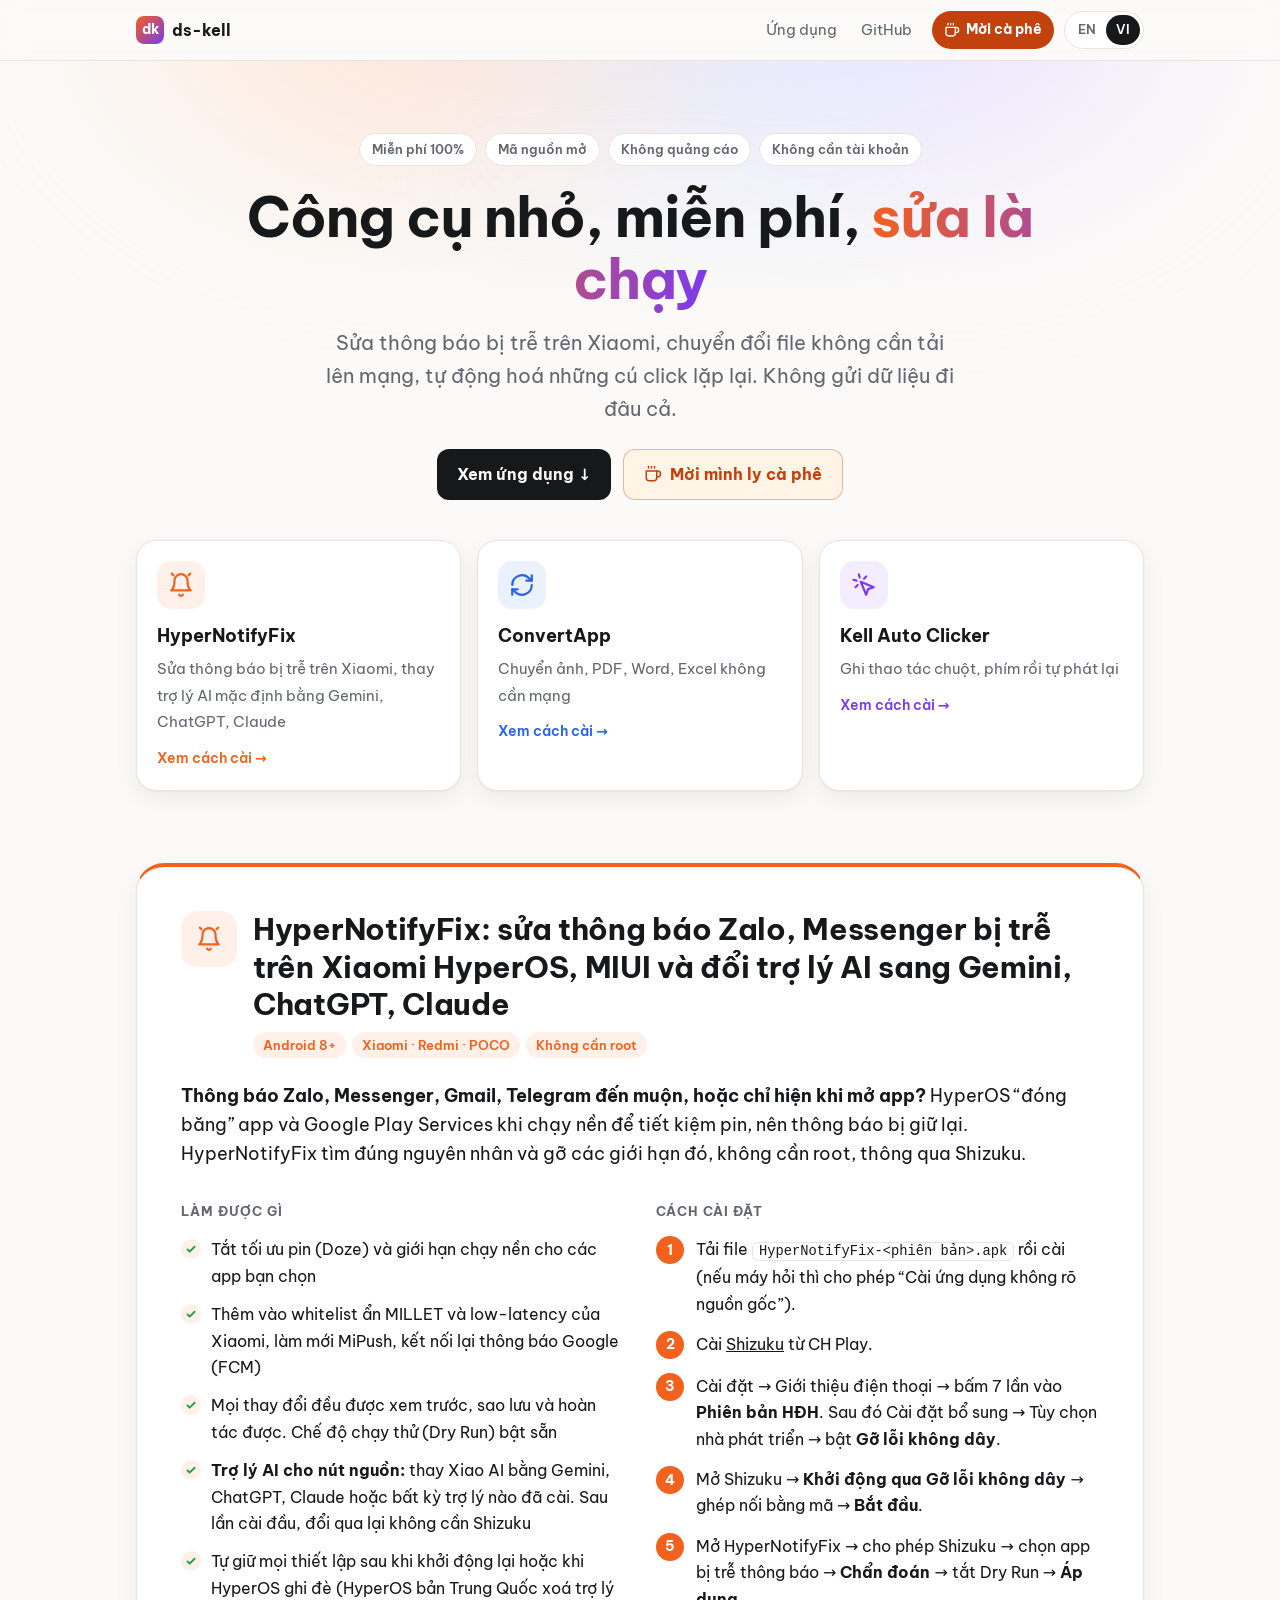
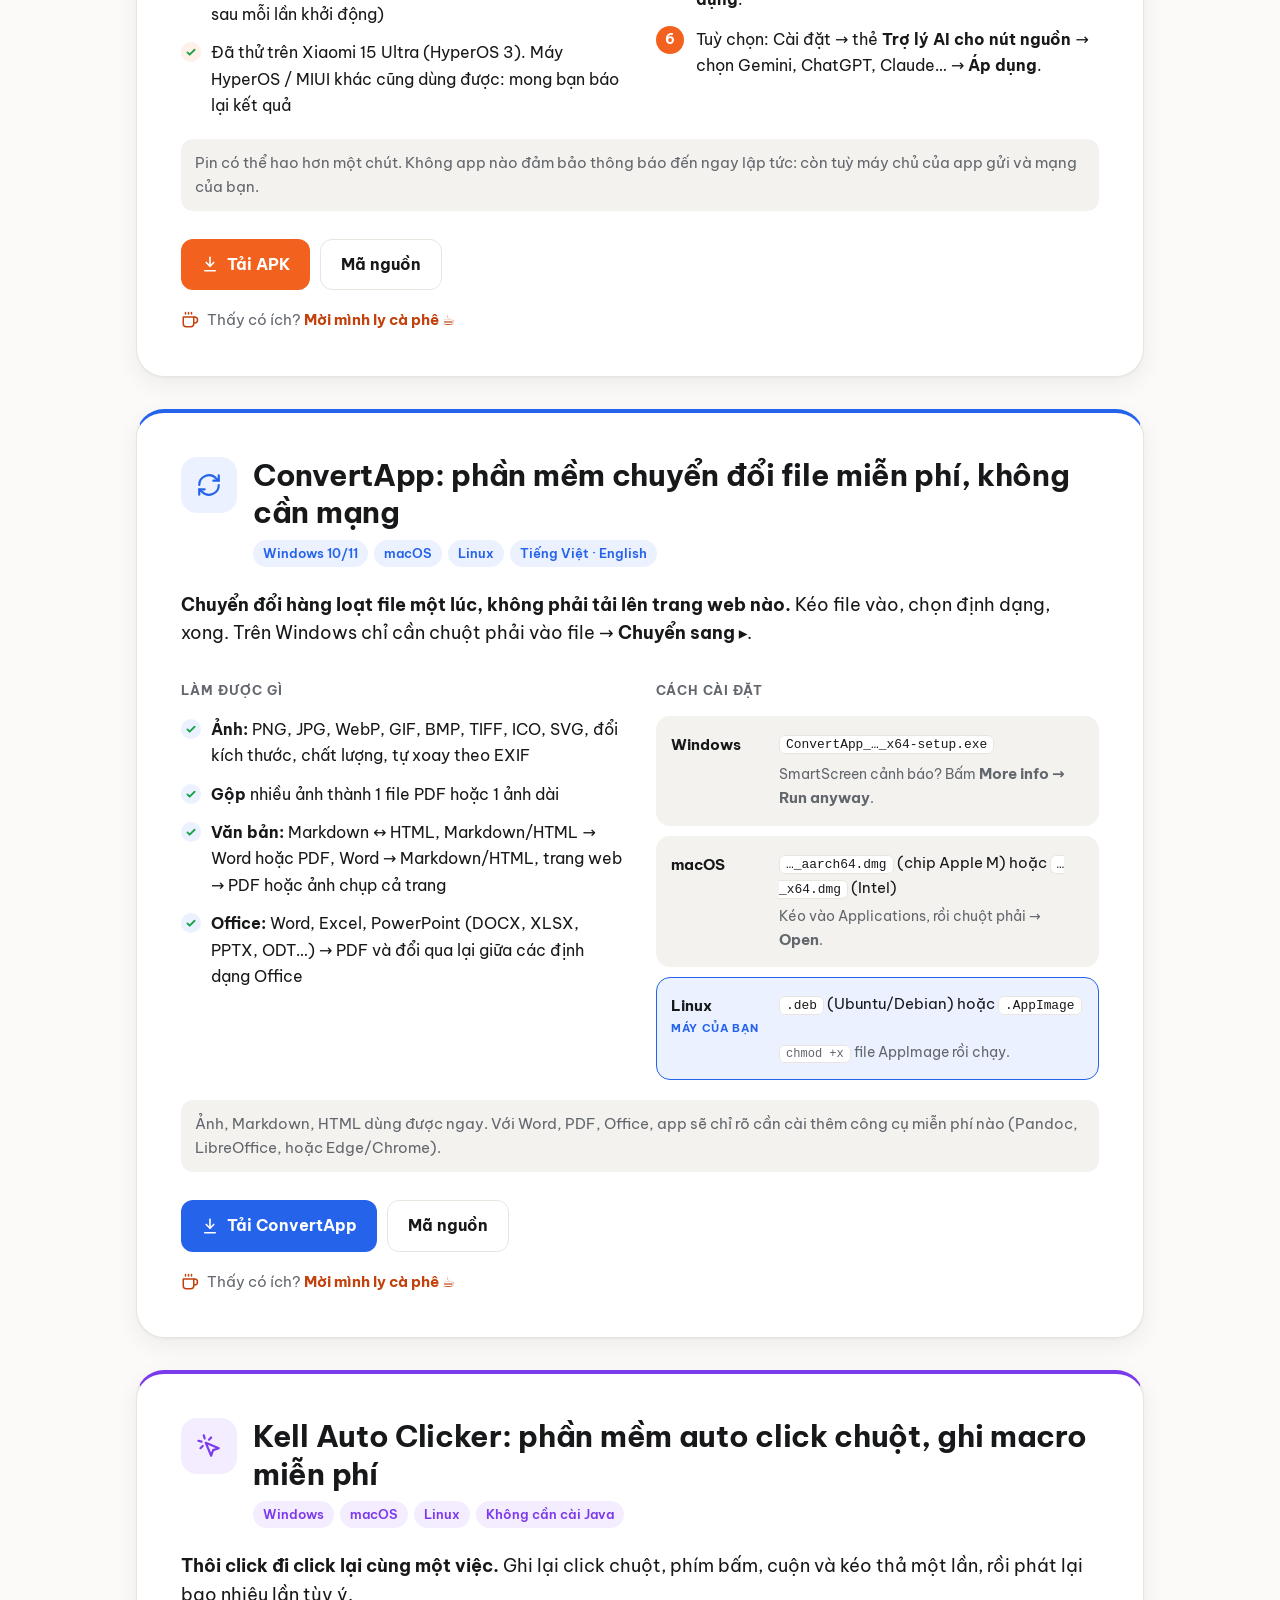
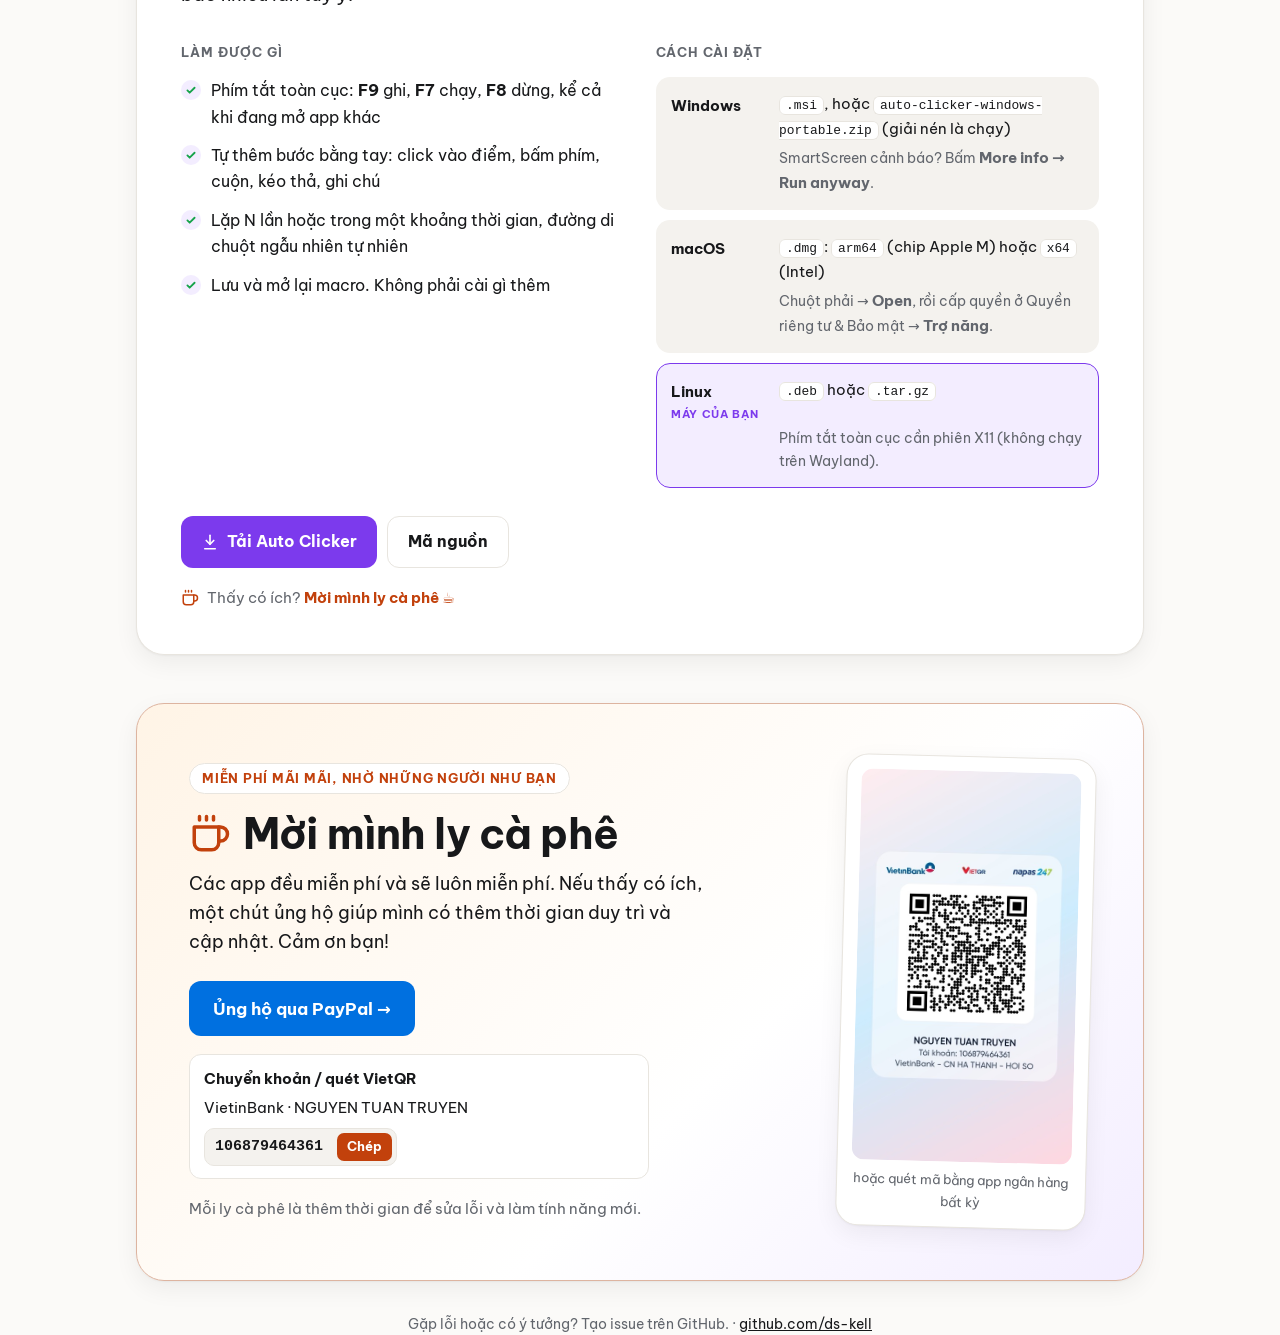
==== commit 7f8c65fb: "site: mention the AI assistant switch (Gemini, ChatGPT, Claude) in HyperNotifyFix headings Co-Author" ====
--- a/vi/index.html
+++ b/vi/index.html
@@ -3,7 +3,7 @@
 <head>
 <meta charset="utf-8">
 <meta name="viewport" content="width=device-width, initial-scale=1">
-<title>Sửa thông báo bị trễ trên Xiaomi, phần mềm chuyển đổi file &amp; auto click miễn phí</title>
+<title>Sửa thông báo trễ &amp; đổi trợ lý AI trên Xiaomi, chuyển đổi file, auto click miễn phí</title>
 <meta name="description" content="App miễn phí, mã nguồn mở: HyperNotifyFix sửa thông báo Zalo, Messenger bị trễ trên Xiaomi HyperOS/MIUI và đổi trợ lý nút nguồn sang Gemini, ChatGPT, Claude, không cần root; ConvertApp chuyển ảnh, Word, PDF, Excel không cần mạng; Kell Auto Clicker tự động click chuột.">
 <link rel="canonical" href="https://ds-kell.github.io/vi/">
 <link rel="alternate" hreflang="en" href="https://ds-kell.github.io/">
@@ -27,7 +27,7 @@
   "@type": "SoftwareApplication",
   "name": "HyperNotifyFix",
   "inLanguage": "vi",
-  "description": "Sửa thông báo bị trễ trên Xiaomi, đổi trợ lý AI cho nút nguồn",
+  "description": "Sửa thông báo bị trễ trên Xiaomi, thay trợ lý AI mặc định bằng Gemini, ChatGPT, Claude",
   "operatingSystem": "Android 8+",
   "applicationCategory": "UtilitiesApplication",
   "downloadUrl": "https://github.com/ds-kell/fix-noti-xiaomi/releases/latest",
@@ -90,14 +90,14 @@
     <a class="btn dark" href="#apps">Xem ứng dụng ↓</a>
     <a class="btn coffee" href="#support"><svg viewBox="0 0 24 24" fill="none" stroke="currentColor" stroke-width="2" stroke-linecap="round" stroke-linejoin="round"><path d="M17 8h1a4 4 0 1 1 0 8h-1"/><path d="M3 8h14v9a4 4 0 0 1-4 4H7a4 4 0 0 1-4-4Z"/><path d="M6 2v2M10 2v2M14 2v2"/></svg>Mời mình ly cà phê</a>
   </div>
-  <div class="cards" id="apps"><a class="card a-orange" href="#notify"><div class="icon"><svg viewBox="0 0 24 24" fill="none" stroke="currentColor" stroke-width="2" stroke-linecap="round" stroke-linejoin="round"><path d="M6 8a6 6 0 1 1 12 0c0 7 3 9 3 9H3s3-2 3-9"/><path d="M10.3 21a1.94 1.94 0 0 0 3.4 0"/><path d="M19 3l1.5-1.5M5 3 3.5 1.5"/></svg></div><strong>HyperNotifyFix</strong><span>Sửa thông báo bị trễ trên Xiaomi, đổi trợ lý AI cho nút nguồn</span><span class="go">Xem cách cài →</span></a><a class="card a-blue" href="#convert"><div class="icon"><svg viewBox="0 0 24 24" fill="none" stroke="currentColor" stroke-width="2" stroke-linecap="round" stroke-linejoin="round"><path d="M3 12a9 9 0 0 1 15.5-6.2L21 8"/><path d="M21 3v5h-5"/><path d="M21 12a9 9 0 0 1-15.5 6.2L3 16"/><path d="M3 21v-5h5"/></svg></div><strong>ConvertApp</strong><span>Chuyển ảnh, PDF, Word, Excel không cần mạng</span><span class="go">Xem cách cài →</span></a><a class="card a-violet" href="#clicker"><div class="icon"><svg viewBox="0 0 24 24" fill="none" stroke="currentColor" stroke-width="2" stroke-linecap="round" stroke-linejoin="round"><path d="M9 9l5 12 1.8-5.2L21 14Z"/><path d="M7.2 2.2 8 5.1M5.1 8l-2.9-.8M14 4.1 12 6.2M6.2 12l-2.1 2"/></svg></div><strong>Kell Auto Clicker</strong><span>Ghi thao tác chuột, phím rồi tự phát lại</span><span class="go">Xem cách cài →</span></a></div>
+  <div class="cards" id="apps"><a class="card a-orange" href="#notify"><div class="icon"><svg viewBox="0 0 24 24" fill="none" stroke="currentColor" stroke-width="2" stroke-linecap="round" stroke-linejoin="round"><path d="M6 8a6 6 0 1 1 12 0c0 7 3 9 3 9H3s3-2 3-9"/><path d="M10.3 21a1.94 1.94 0 0 0 3.4 0"/><path d="M19 3l1.5-1.5M5 3 3.5 1.5"/></svg></div><strong>HyperNotifyFix</strong><span>Sửa thông báo bị trễ trên Xiaomi, thay trợ lý AI mặc định bằng Gemini, ChatGPT, Claude</span><span class="go">Xem cách cài →</span></a><a class="card a-blue" href="#convert"><div class="icon"><svg viewBox="0 0 24 24" fill="none" stroke="currentColor" stroke-width="2" stroke-linecap="round" stroke-linejoin="round"><path d="M3 12a9 9 0 0 1 15.5-6.2L21 8"/><path d="M21 3v5h-5"/><path d="M21 12a9 9 0 0 1-15.5 6.2L3 16"/><path d="M3 21v-5h5"/></svg></div><strong>ConvertApp</strong><span>Chuyển ảnh, PDF, Word, Excel không cần mạng</span><span class="go">Xem cách cài →</span></a><a class="card a-violet" href="#clicker"><div class="icon"><svg viewBox="0 0 24 24" fill="none" stroke="currentColor" stroke-width="2" stroke-linecap="round" stroke-linejoin="round"><path d="M9 9l5 12 1.8-5.2L21 14Z"/><path d="M7.2 2.2 8 5.1M5.1 8l-2.9-.8M14 4.1 12 6.2M6.2 12l-2.1 2"/></svg></div><strong>Kell Auto Clicker</strong><span>Ghi thao tác chuột, phím rồi tự phát lại</span><span class="go">Xem cách cài →</span></a></div>
 </div></section>
 
 <div class="wrap">
 
 <section class="app a-orange" id="notify">
   <div class="app-head"><div class="icon"><svg viewBox="0 0 24 24" fill="none" stroke="currentColor" stroke-width="2" stroke-linecap="round" stroke-linejoin="round"><path d="M6 8a6 6 0 1 1 12 0c0 7 3 9 3 9H3s3-2 3-9"/><path d="M10.3 21a1.94 1.94 0 0 0 3.4 0"/><path d="M19 3l1.5-1.5M5 3 3.5 1.5"/></svg></div>
-    <div><h2>HyperNotifyFix: sửa thông báo Zalo, Messenger bị trễ trên Xiaomi HyperOS, MIUI</h2><div class="chips"><span class="chip">Android 8+</span><span class="chip">Xiaomi · Redmi · POCO</span><span class="chip">Không cần root</span></div></div></div>
+    <div><h2>HyperNotifyFix: sửa thông báo Zalo, Messenger bị trễ trên Xiaomi HyperOS, MIUI và đổi trợ lý AI sang Gemini, ChatGPT, Claude</h2><div class="chips"><span class="chip">Android 8+</span><span class="chip">Xiaomi · Redmi · POCO</span><span class="chip">Không cần root</span></div></div></div>
   <p class="problem"><strong>Thông báo Zalo, Messenger, Gmail, Telegram đến muộn, hoặc chỉ hiện khi mở app?</strong> HyperOS “đóng băng” app và Google Play Services khi chạy nền để tiết kiệm pin, nên thông báo bị giữ lại. HyperNotifyFix tìm đúng nguyên nhân và gỡ các giới hạn đó, không cần root, thông qua Shizuku.</p>
   <div class="grid-2">
     <div><h3>Làm được gì</h3><ul class="features"><li><span>Tắt tối ưu pin (Doze) và giới hạn chạy nền cho các app bạn chọn</span></li><li><span>Thêm vào whitelist ẩn MILLET và low-latency của Xiaomi, làm mới MiPush, kết nối lại thông báo Google (FCM)</span></li><li><span>Mọi thay đổi đều được xem trước, sao lưu và hoàn tác được. Chế độ chạy thử (Dry Run) bật sẵn</span></li><li><span><b>Trợ lý AI cho nút nguồn:</b> thay Xiao AI bằng Gemini, ChatGPT, Claude hoặc bất kỳ trợ lý nào đã cài. Sau lần cài đầu, đổi qua lại không cần Shizuku</span></li><li><span>Tự giữ mọi thiết lập sau khi khởi động lại hoặc khi HyperOS ghi đè (HyperOS bản Trung Quốc xoá trợ lý sau mỗi lần khởi động)</span></li><li><span>Đã thử trên Xiaomi 15 Ultra (HyperOS 3). Máy HyperOS / MIUI khác cũng dùng được: mong bạn báo lại kết quả</span></li></ul></div>
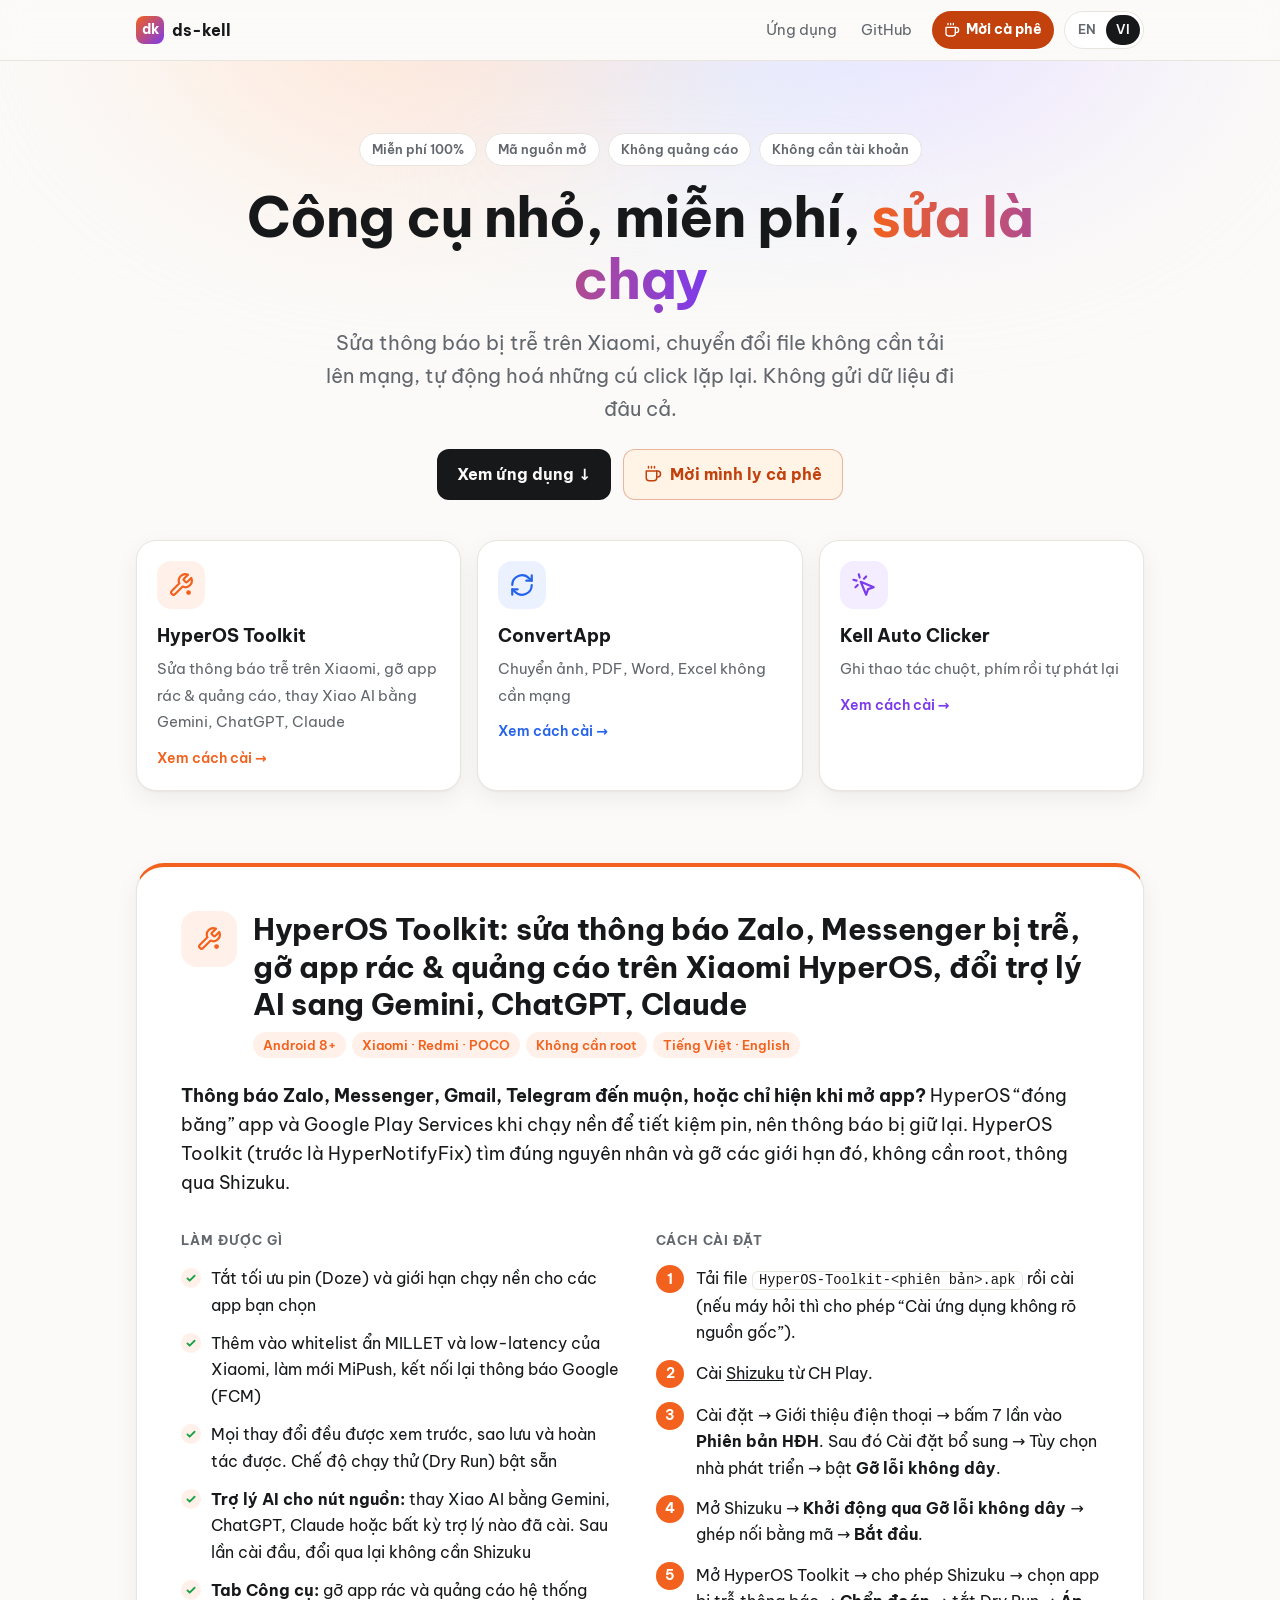
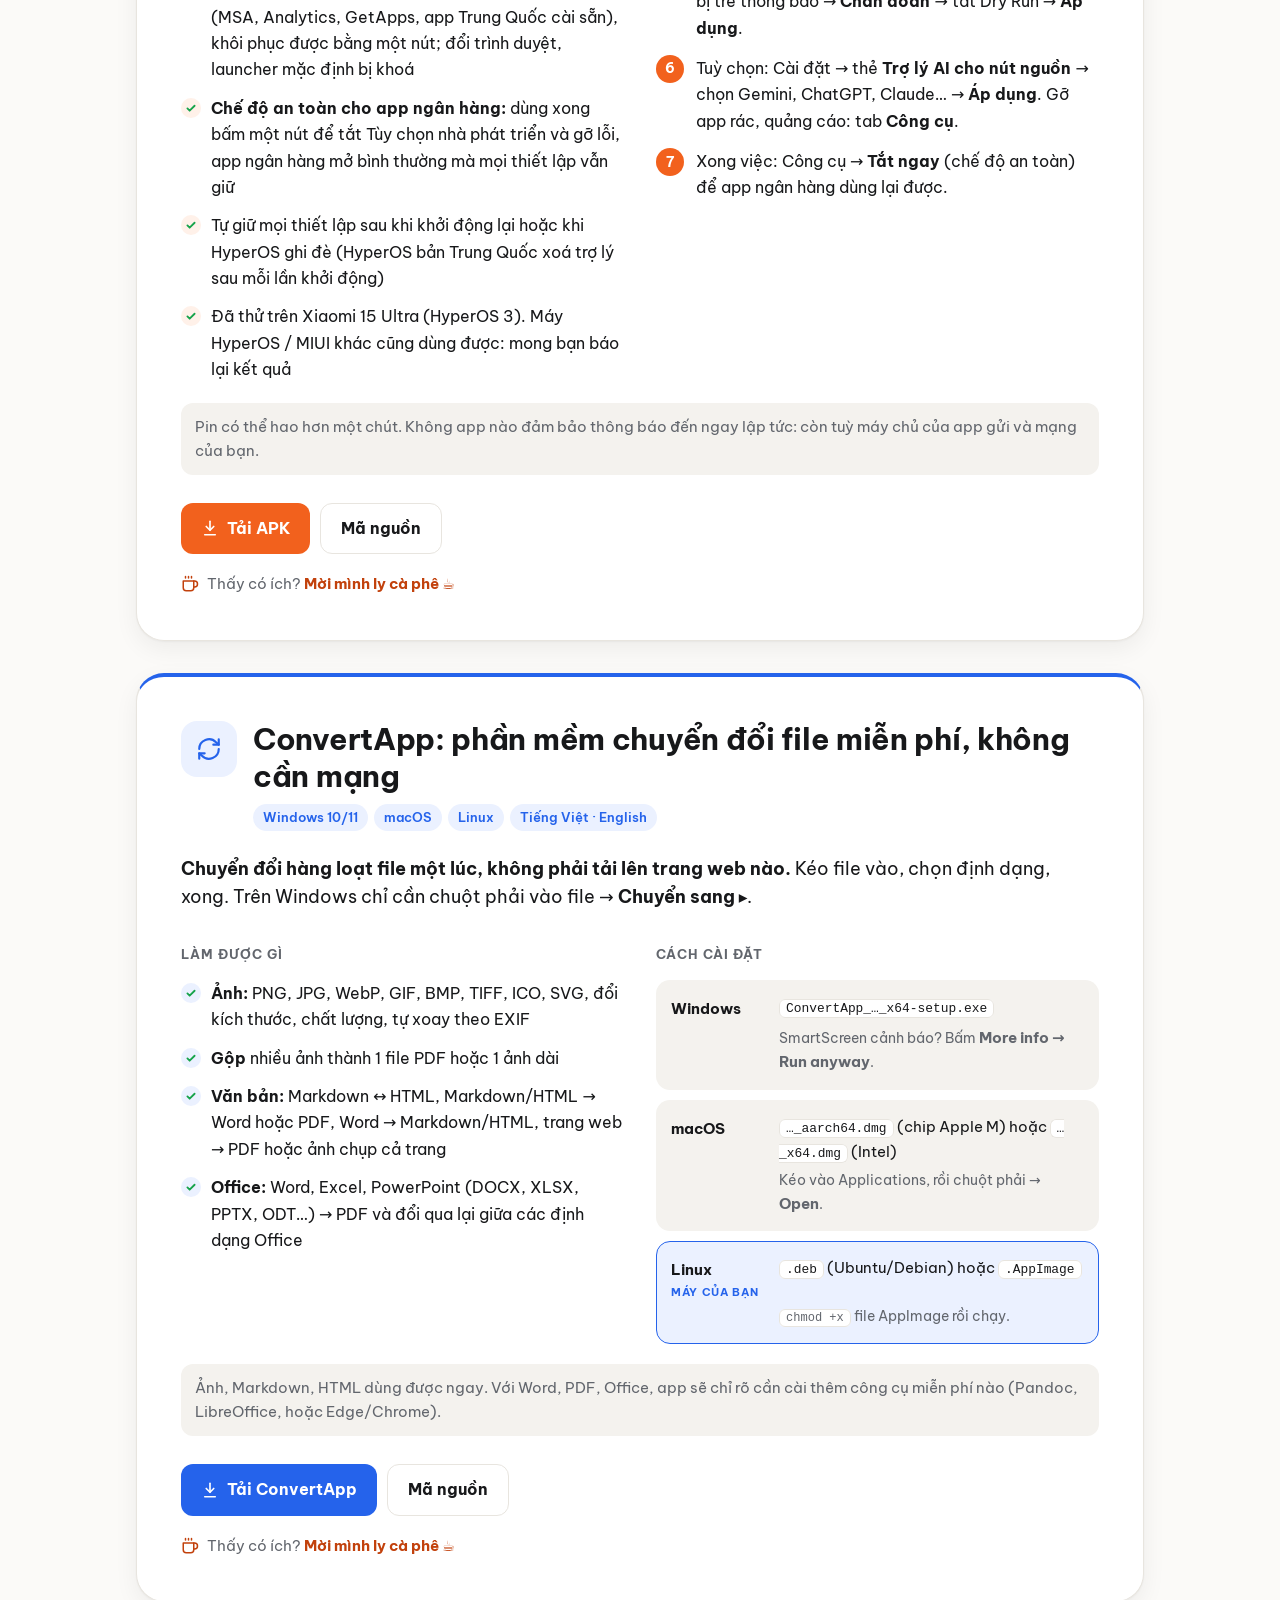
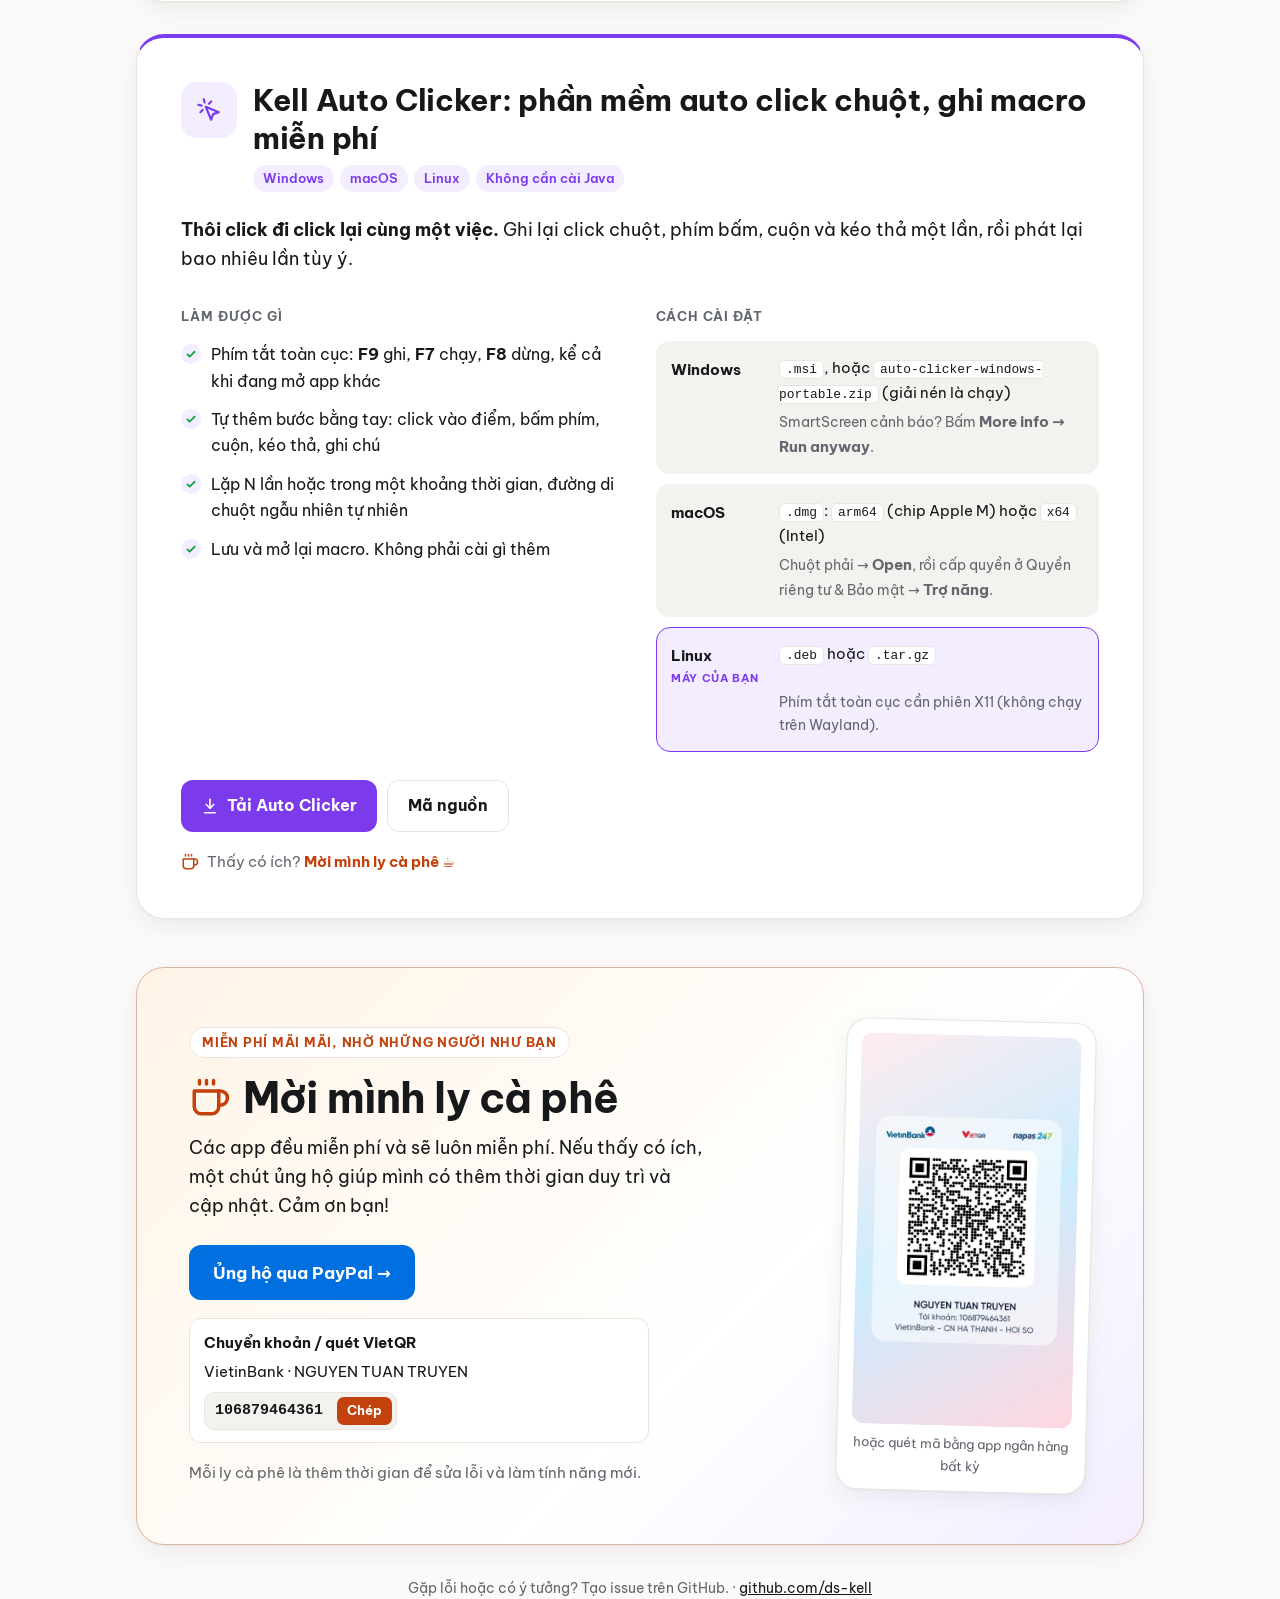
==== commit 2e602234: "site: HyperOS Toolkit (rename, tools tab, bank-safe mode, wrench icon) Co-Authored-By: Claude Opus 5" ====
--- a/vi/index.html
+++ b/vi/index.html
@@ -3,8 +3,8 @@
 <head>
 <meta charset="utf-8">
 <meta name="viewport" content="width=device-width, initial-scale=1">
-<title>Sửa thông báo trễ &amp; đổi trợ lý AI trên Xiaomi, chuyển đổi file, auto click miễn phí</title>
-<meta name="description" content="App miễn phí, mã nguồn mở: HyperNotifyFix sửa thông báo Zalo, Messenger bị trễ trên Xiaomi HyperOS/MIUI và đổi trợ lý nút nguồn sang Gemini, ChatGPT, Claude, không cần root; ConvertApp chuyển ảnh, Word, PDF, Excel không cần mạng; Kell Auto Clicker tự động click chuột.">
+<title>Sửa thông báo trễ, gỡ app rác &amp; đổi trợ lý AI trên Xiaomi, chuyển đổi file, auto click miễn phí</title>
+<meta name="description" content="App miễn phí, mã nguồn mở: HyperOS Toolkit sửa thông báo Zalo, Messenger bị trễ trên Xiaomi HyperOS/MIUI, gỡ app rác và quảng cáo hệ thống, đổi trợ lý nút nguồn sang Gemini, ChatGPT, Claude, không cần root; ConvertApp chuyển ảnh, Word, PDF, Excel không cần mạng; Kell Auto Clicker tự động click chuột.">
 <link rel="canonical" href="https://ds-kell.github.io/vi/">
 <link rel="alternate" hreflang="en" href="https://ds-kell.github.io/">
 <link rel="alternate" hreflang="vi" href="https://ds-kell.github.io/vi/">
@@ -25,9 +25,9 @@
  {
   "@context": "https://schema.org",
   "@type": "SoftwareApplication",
-  "name": "HyperNotifyFix",
+  "name": "HyperOS Toolkit",
   "inLanguage": "vi",
-  "description": "Sửa thông báo bị trễ trên Xiaomi, thay trợ lý AI mặc định bằng Gemini, ChatGPT, Claude",
+  "description": "Sửa thông báo trễ trên Xiaomi, gỡ app rác & quảng cáo, thay Xiao AI bằng Gemini, ChatGPT, Claude",
   "operatingSystem": "Android 8+",
   "applicationCategory": "UtilitiesApplication",
   "downloadUrl": "https://github.com/ds-kell/fix-noti-xiaomi/releases/latest",
@@ -90,18 +90,18 @@
     <a class="btn dark" href="#apps">Xem ứng dụng ↓</a>
     <a class="btn coffee" href="#support"><svg viewBox="0 0 24 24" fill="none" stroke="currentColor" stroke-width="2" stroke-linecap="round" stroke-linejoin="round"><path d="M17 8h1a4 4 0 1 1 0 8h-1"/><path d="M3 8h14v9a4 4 0 0 1-4 4H7a4 4 0 0 1-4-4Z"/><path d="M6 2v2M10 2v2M14 2v2"/></svg>Mời mình ly cà phê</a>
   </div>
-  <div class="cards" id="apps"><a class="card a-orange" href="#notify"><div class="icon"><svg viewBox="0 0 24 24" fill="none" stroke="currentColor" stroke-width="2" stroke-linecap="round" stroke-linejoin="round"><path d="M6 8a6 6 0 1 1 12 0c0 7 3 9 3 9H3s3-2 3-9"/><path d="M10.3 21a1.94 1.94 0 0 0 3.4 0"/><path d="M19 3l1.5-1.5M5 3 3.5 1.5"/></svg></div><strong>HyperNotifyFix</strong><span>Sửa thông báo bị trễ trên Xiaomi, thay trợ lý AI mặc định bằng Gemini, ChatGPT, Claude</span><span class="go">Xem cách cài →</span></a><a class="card a-blue" href="#convert"><div class="icon"><svg viewBox="0 0 24 24" fill="none" stroke="currentColor" stroke-width="2" stroke-linecap="round" stroke-linejoin="round"><path d="M3 12a9 9 0 0 1 15.5-6.2L21 8"/><path d="M21 3v5h-5"/><path d="M21 12a9 9 0 0 1-15.5 6.2L3 16"/><path d="M3 21v-5h5"/></svg></div><strong>ConvertApp</strong><span>Chuyển ảnh, PDF, Word, Excel không cần mạng</span><span class="go">Xem cách cài →</span></a><a class="card a-violet" href="#clicker"><div class="icon"><svg viewBox="0 0 24 24" fill="none" stroke="currentColor" stroke-width="2" stroke-linecap="round" stroke-linejoin="round"><path d="M9 9l5 12 1.8-5.2L21 14Z"/><path d="M7.2 2.2 8 5.1M5.1 8l-2.9-.8M14 4.1 12 6.2M6.2 12l-2.1 2"/></svg></div><strong>Kell Auto Clicker</strong><span>Ghi thao tác chuột, phím rồi tự phát lại</span><span class="go">Xem cách cài →</span></a></div>
+  <div class="cards" id="apps"><a class="card a-orange" href="#notify"><div class="icon"><svg viewBox="0 0 24 24" fill="none" stroke="currentColor" stroke-width="2" stroke-linecap="round" stroke-linejoin="round"><path d="M14.7 6.3a1 1 0 0 0 0 1.4l1.6 1.6a1 1 0 0 0 1.4 0l3.77-3.77a6 6 0 0 1-7.94 7.94l-6.91 6.91a2.12 2.12 0 0 1-3-3l6.91-6.91a6 6 0 0 1 7.94-7.94l-3.76 3.76z"/><circle cx="19" cy="19" r="2.2" fill="currentColor" stroke="none"/></svg></div><strong>HyperOS Toolkit</strong><span>Sửa thông báo trễ trên Xiaomi, gỡ app rác &amp; quảng cáo, thay Xiao AI bằng Gemini, ChatGPT, Claude</span><span class="go">Xem cách cài →</span></a><a class="card a-blue" href="#convert"><div class="icon"><svg viewBox="0 0 24 24" fill="none" stroke="currentColor" stroke-width="2" stroke-linecap="round" stroke-linejoin="round"><path d="M3 12a9 9 0 0 1 15.5-6.2L21 8"/><path d="M21 3v5h-5"/><path d="M21 12a9 9 0 0 1-15.5 6.2L3 16"/><path d="M3 21v-5h5"/></svg></div><strong>ConvertApp</strong><span>Chuyển ảnh, PDF, Word, Excel không cần mạng</span><span class="go">Xem cách cài →</span></a><a class="card a-violet" href="#clicker"><div class="icon"><svg viewBox="0 0 24 24" fill="none" stroke="currentColor" stroke-width="2" stroke-linecap="round" stroke-linejoin="round"><path d="M9 9l5 12 1.8-5.2L21 14Z"/><path d="M7.2 2.2 8 5.1M5.1 8l-2.9-.8M14 4.1 12 6.2M6.2 12l-2.1 2"/></svg></div><strong>Kell Auto Clicker</strong><span>Ghi thao tác chuột, phím rồi tự phát lại</span><span class="go">Xem cách cài →</span></a></div>
 </div></section>
 
 <div class="wrap">
 
 <section class="app a-orange" id="notify">
-  <div class="app-head"><div class="icon"><svg viewBox="0 0 24 24" fill="none" stroke="currentColor" stroke-width="2" stroke-linecap="round" stroke-linejoin="round"><path d="M6 8a6 6 0 1 1 12 0c0 7 3 9 3 9H3s3-2 3-9"/><path d="M10.3 21a1.94 1.94 0 0 0 3.4 0"/><path d="M19 3l1.5-1.5M5 3 3.5 1.5"/></svg></div>
-    <div><h2>HyperNotifyFix: sửa thông báo Zalo, Messenger bị trễ trên Xiaomi HyperOS, MIUI và đổi trợ lý AI sang Gemini, ChatGPT, Claude</h2><div class="chips"><span class="chip">Android 8+</span><span class="chip">Xiaomi · Redmi · POCO</span><span class="chip">Không cần root</span></div></div></div>
-  <p class="problem"><strong>Thông báo Zalo, Messenger, Gmail, Telegram đến muộn, hoặc chỉ hiện khi mở app?</strong> HyperOS “đóng băng” app và Google Play Services khi chạy nền để tiết kiệm pin, nên thông báo bị giữ lại. HyperNotifyFix tìm đúng nguyên nhân và gỡ các giới hạn đó, không cần root, thông qua Shizuku.</p>
+  <div class="app-head"><div class="icon"><svg viewBox="0 0 24 24" fill="none" stroke="currentColor" stroke-width="2" stroke-linecap="round" stroke-linejoin="round"><path d="M14.7 6.3a1 1 0 0 0 0 1.4l1.6 1.6a1 1 0 0 0 1.4 0l3.77-3.77a6 6 0 0 1-7.94 7.94l-6.91 6.91a2.12 2.12 0 0 1-3-3l6.91-6.91a6 6 0 0 1 7.94-7.94l-3.76 3.76z"/><circle cx="19" cy="19" r="2.2" fill="currentColor" stroke="none"/></svg></div>
+    <div><h2>HyperOS Toolkit: sửa thông báo Zalo, Messenger bị trễ, gỡ app rác &amp; quảng cáo trên Xiaomi HyperOS, đổi trợ lý AI sang Gemini, ChatGPT, Claude</h2><div class="chips"><span class="chip">Android 8+</span><span class="chip">Xiaomi · Redmi · POCO</span><span class="chip">Không cần root</span><span class="chip">Tiếng Việt · English</span></div></div></div>
+  <p class="problem"><strong>Thông báo Zalo, Messenger, Gmail, Telegram đến muộn, hoặc chỉ hiện khi mở app?</strong> HyperOS “đóng băng” app và Google Play Services khi chạy nền để tiết kiệm pin, nên thông báo bị giữ lại. HyperOS Toolkit (trước là HyperNotifyFix) tìm đúng nguyên nhân và gỡ các giới hạn đó, không cần root, thông qua Shizuku.</p>
   <div class="grid-2">
-    <div><h3>Làm được gì</h3><ul class="features"><li><span>Tắt tối ưu pin (Doze) và giới hạn chạy nền cho các app bạn chọn</span></li><li><span>Thêm vào whitelist ẩn MILLET và low-latency của Xiaomi, làm mới MiPush, kết nối lại thông báo Google (FCM)</span></li><li><span>Mọi thay đổi đều được xem trước, sao lưu và hoàn tác được. Chế độ chạy thử (Dry Run) bật sẵn</span></li><li><span><b>Trợ lý AI cho nút nguồn:</b> thay Xiao AI bằng Gemini, ChatGPT, Claude hoặc bất kỳ trợ lý nào đã cài. Sau lần cài đầu, đổi qua lại không cần Shizuku</span></li><li><span>Tự giữ mọi thiết lập sau khi khởi động lại hoặc khi HyperOS ghi đè (HyperOS bản Trung Quốc xoá trợ lý sau mỗi lần khởi động)</span></li><li><span>Đã thử trên Xiaomi 15 Ultra (HyperOS 3). Máy HyperOS / MIUI khác cũng dùng được: mong bạn báo lại kết quả</span></li></ul></div>
-    <div><h3>Cách cài đặt</h3><ol class="steps"><li><span>Tải file <code>HyperNotifyFix-&lt;phiên bản&gt;.apk</code> rồi cài (nếu máy hỏi thì cho phép “Cài ứng dụng không rõ nguồn gốc”).</span></li><li><span>Cài <a href="https://play.google.com/store/apps/details?id=moe.shizuku.privileged.api">Shizuku</a> từ CH Play.</span></li><li><span>Cài đặt → Giới thiệu điện thoại → bấm 7 lần vào <b>Phiên bản HĐH</b>. Sau đó Cài đặt bổ sung → Tùy chọn nhà phát triển → bật <b>Gỡ lỗi không dây</b>.</span></li><li><span>Mở Shizuku → <b>Khởi động qua Gỡ lỗi không dây</b> → ghép nối bằng mã → <b>Bắt đầu</b>.</span></li><li><span>Mở HyperNotifyFix → cho phép Shizuku → chọn app bị trễ thông báo → <b>Chẩn đoán</b> → tắt Dry Run → <b>Áp dụng</b>.</span></li><li><span>Tuỳ chọn: Cài đặt → thẻ <b>Trợ lý AI cho nút nguồn</b> → chọn Gemini, ChatGPT, Claude… → <b>Áp dụng</b>.</span></li></ol></div>
+    <div><h3>Làm được gì</h3><ul class="features"><li><span>Tắt tối ưu pin (Doze) và giới hạn chạy nền cho các app bạn chọn</span></li><li><span>Thêm vào whitelist ẩn MILLET và low-latency của Xiaomi, làm mới MiPush, kết nối lại thông báo Google (FCM)</span></li><li><span>Mọi thay đổi đều được xem trước, sao lưu và hoàn tác được. Chế độ chạy thử (Dry Run) bật sẵn</span></li><li><span><b>Trợ lý AI cho nút nguồn:</b> thay Xiao AI bằng Gemini, ChatGPT, Claude hoặc bất kỳ trợ lý nào đã cài. Sau lần cài đầu, đổi qua lại không cần Shizuku</span></li><li><span><b>Tab Công cụ:</b> gỡ app rác và quảng cáo hệ thống (MSA, Analytics, GetApps, app Trung Quốc cài sẵn), khôi phục được bằng một nút; đổi trình duyệt, launcher mặc định bị khoá</span></li><li><span><b>Chế độ an toàn cho app ngân hàng:</b> dùng xong bấm một nút để tắt Tùy chọn nhà phát triển và gỡ lỗi, app ngân hàng mở bình thường mà mọi thiết lập vẫn giữ</span></li><li><span>Tự giữ mọi thiết lập sau khi khởi động lại hoặc khi HyperOS ghi đè (HyperOS bản Trung Quốc xoá trợ lý sau mỗi lần khởi động)</span></li><li><span>Đã thử trên Xiaomi 15 Ultra (HyperOS 3). Máy HyperOS / MIUI khác cũng dùng được: mong bạn báo lại kết quả</span></li></ul></div>
+    <div><h3>Cách cài đặt</h3><ol class="steps"><li><span>Tải file <code>HyperOS-Toolkit-&lt;phiên bản&gt;.apk</code> rồi cài (nếu máy hỏi thì cho phép “Cài ứng dụng không rõ nguồn gốc”).</span></li><li><span>Cài <a href="https://play.google.com/store/apps/details?id=moe.shizuku.privileged.api">Shizuku</a> từ CH Play.</span></li><li><span>Cài đặt → Giới thiệu điện thoại → bấm 7 lần vào <b>Phiên bản HĐH</b>. Sau đó Cài đặt bổ sung → Tùy chọn nhà phát triển → bật <b>Gỡ lỗi không dây</b>.</span></li><li><span>Mở Shizuku → <b>Khởi động qua Gỡ lỗi không dây</b> → ghép nối bằng mã → <b>Bắt đầu</b>.</span></li><li><span>Mở HyperOS Toolkit → cho phép Shizuku → chọn app bị trễ thông báo → <b>Chẩn đoán</b> → tắt Dry Run → <b>Áp dụng</b>.</span></li><li><span>Tuỳ chọn: Cài đặt → thẻ <b>Trợ lý AI cho nút nguồn</b> → chọn Gemini, ChatGPT, Claude… → <b>Áp dụng</b>. Gỡ app rác, quảng cáo: tab <b>Công cụ</b>.</span></li><li><span>Xong việc: Công cụ → <b>Tắt ngay</b> (chế độ an toàn) để app ngân hàng dùng lại được.</span></li></ol></div>
   </div>
   <p class="note">Pin có thể hao hơn một chút. Không app nào đảm bảo thông báo đến ngay lập tức: còn tuỳ máy chủ của app gửi và mạng của bạn.</p>
   <div class="actions">
